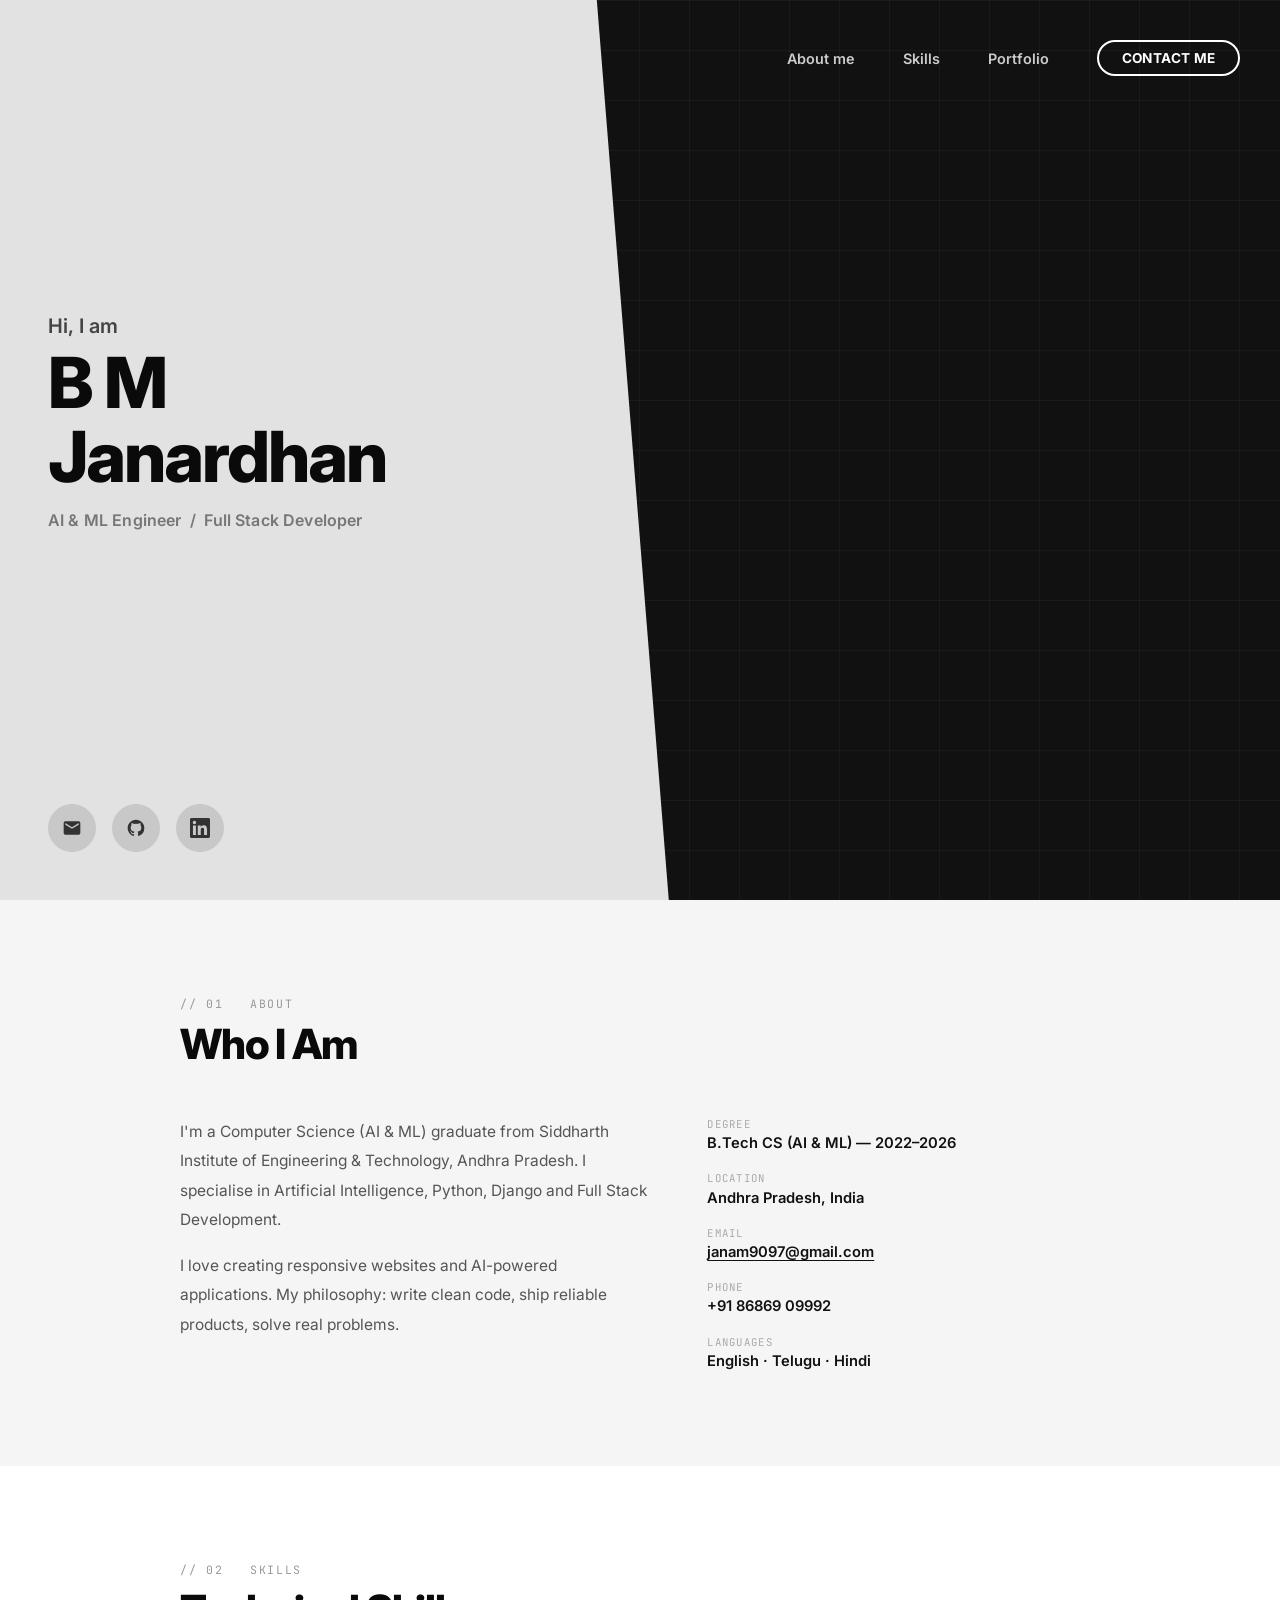
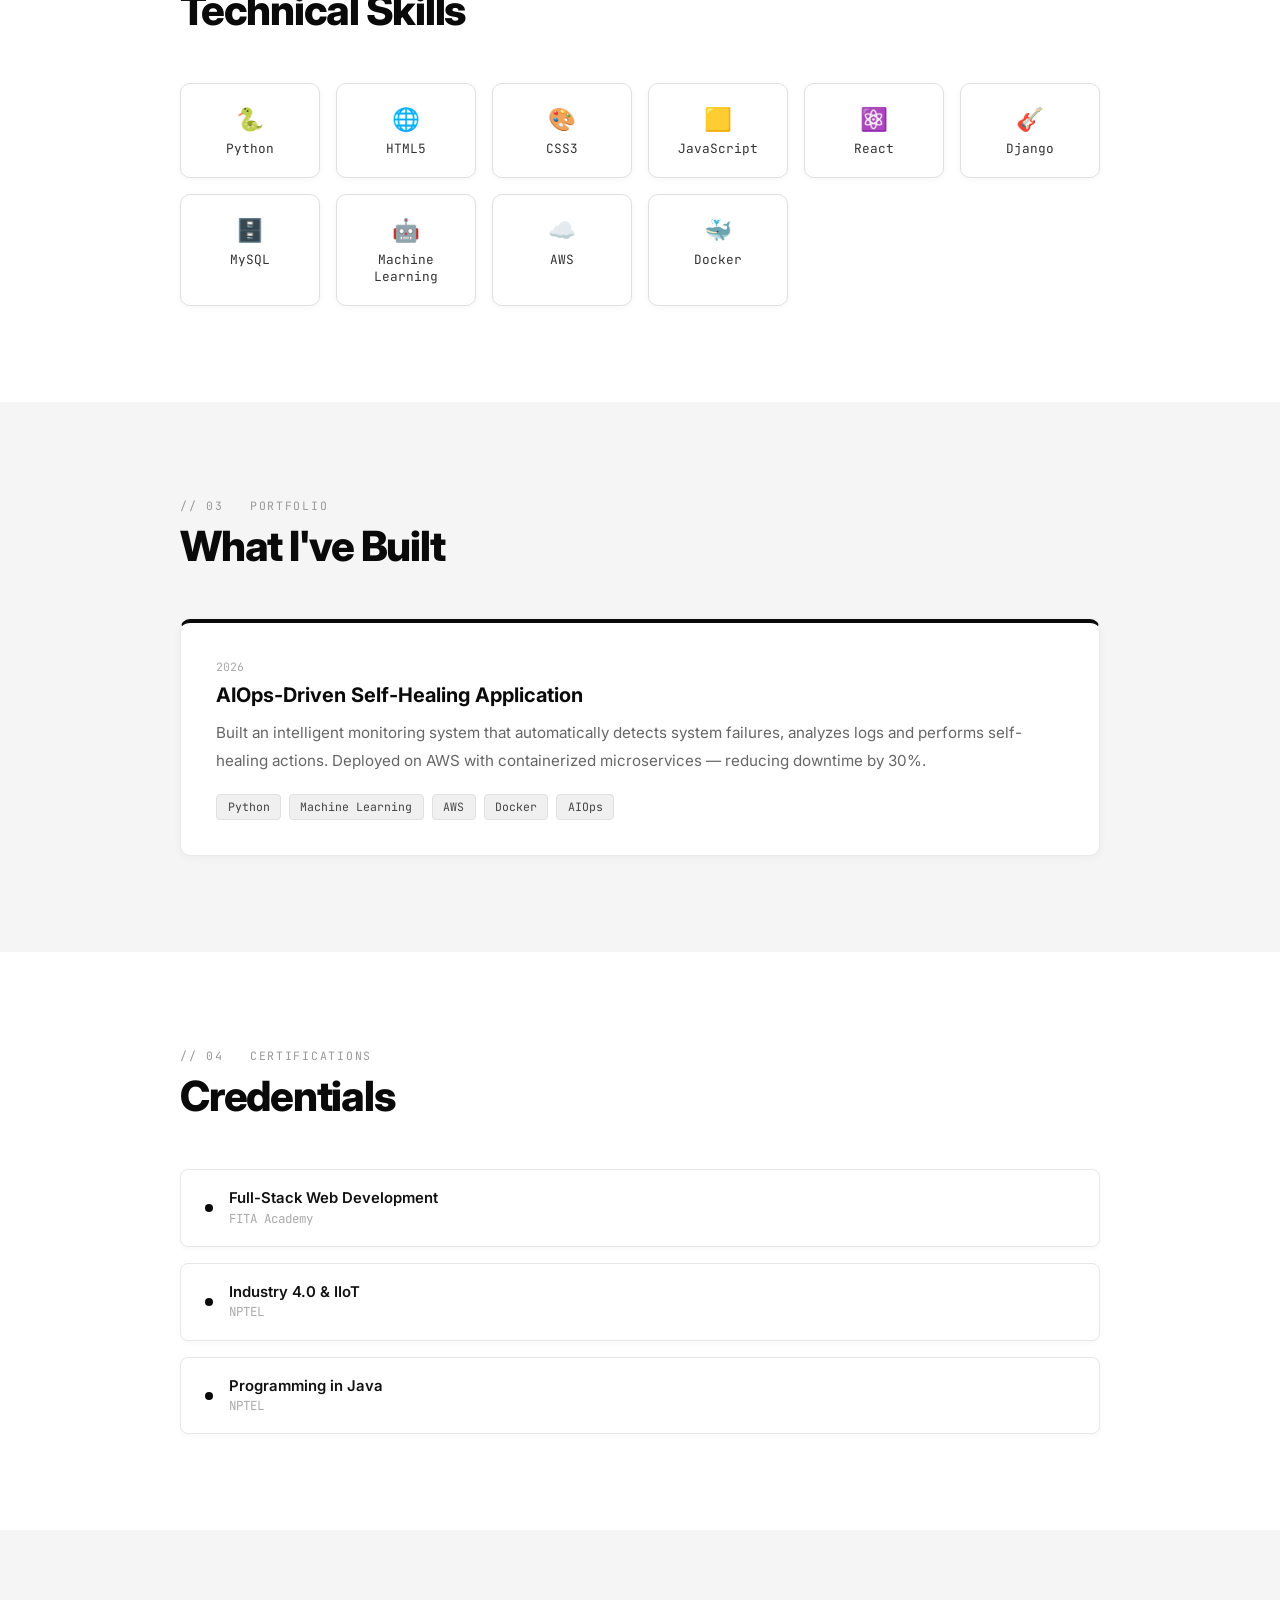
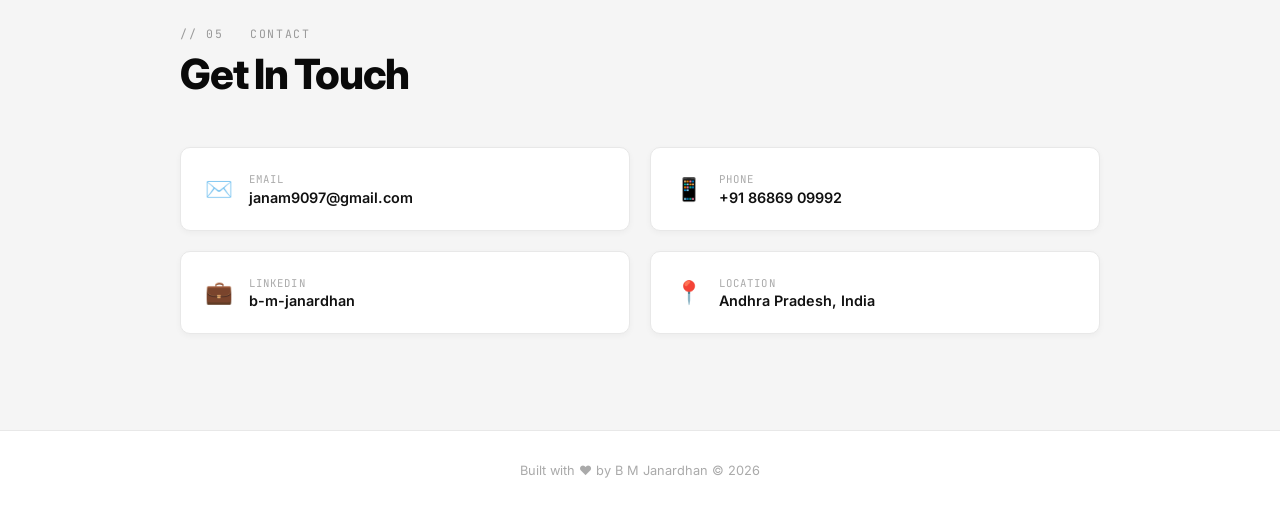
==== portfolio/index.html @ 58111b2a "Add files via upload" ====
<!DOCTYPE html>
<html lang="en">
<head>
  <meta charset="UTF-8"/>
  <meta name="viewport" content="width=device-width, initial-scale=1.0"/>
  <title>B M Janardhan | Portfolio</title>
  <link rel="stylesheet" href="style.css"/>
  <link href="https://fonts.googleapis.com/css2?family=Inter:wght@300;400;500;600;700;800;900&family=JetBrains+Mono:wght@400;600&display=swap" rel="stylesheet"/>
</head>
<body>

  <!-- ── HERO ── -->
  <section id="hero">

    <!-- LEFT -->
    <div class="hero-left">

      <!-- Main text -->
      <div class="hero-body">
        <p class="hero-greeting">Hi, I am</p>
        <h1 class="hero-name">B M<br>Janardhan</h1>
        <p class="hero-role">AI & ML Engineer &nbsp;/&nbsp; Full Stack Developer</p>
      </div>

      <!-- Socials -->
      <div class="hero-socials">
        <a class="social-btn" href="mailto:janam9097@gmail.com" title="Email">
          <svg viewBox="0 0 24 24"><path d="M20 4H4a2 2 0 00-2 2v12a2 2 0 002 2h16a2 2 0 002-2V6a2 2 0 00-2-2zm0 4l-8 5-8-5V6l8 5 8-5v2z"/></svg>
        </a>
        <a class="social-btn" href="https://github.com" target="_blank" title="GitHub">
          <svg viewBox="0 0 24 24"><path d="M12 2C6.477 2 2 6.484 2 12.017c0 4.425 2.865 8.18 6.839 9.504.5.092.682-.217.682-.483 0-.237-.008-.868-.013-1.703-2.782.605-3.369-1.343-3.369-1.343-.454-1.158-1.11-1.466-1.11-1.466-.908-.62.069-.608.069-.608 1.003.07 1.531 1.032 1.531 1.032.892 1.53 2.341 1.088 2.91.832.092-.647.35-1.088.636-1.338-2.22-.253-4.555-1.113-4.555-4.951 0-1.093.39-1.988 1.029-2.688-.103-.253-.446-1.272.098-2.65 0 0 .84-.27 2.75 1.026A9.564 9.564 0 0112 6.844c.85.004 1.705.115 2.504.337 1.909-1.296 2.747-1.027 2.747-1.027.546 1.379.202 2.398.1 2.651.64.7 1.028 1.595 1.028 2.688 0 3.848-2.339 4.695-4.566 4.943.359.309.678.92.678 1.855 0 1.338-.012 2.419-.012 2.747 0 .268.18.58.688.482A10.019 10.019 0 0022 12.017C22 6.484 17.522 2 12 2z"/></svg>
        </a>
        <a class="social-btn" href="https://linkedin.com/in/b-m-janardhan-9b8919304" target="_blank" title="LinkedIn">
          <svg viewBox="0 0 24 24"><path d="M20.447 20.452h-3.554v-5.569c0-1.328-.027-3.037-1.852-3.037-1.853 0-2.136 1.445-2.136 2.939v5.667H9.351V9h3.414v1.561h.046c.477-.9 1.637-1.85 3.37-1.85 3.601 0 4.267 2.37 4.267 5.455v6.286zM5.337 7.433a2.062 2.062 0 01-2.063-2.065 2.064 2.064 0 112.063 2.065zm1.782 13.019H3.555V9h3.564v11.452zM22.225 0H1.771C.792 0 0 .774 0 1.729v20.542C0 23.227.792 24 1.771 24h20.451C23.2 24 24 23.227 24 22.271V1.729C24 .774 23.2 0 22.222 0h.003z"/></svg>
        </a>
      </div>

    </div>

    <!-- RIGHT -->
    <div class="hero-right">

      <!-- Nav -->
      <nav class="hero-nav">
        <a href="#about">About me</a>
        <a href="#skills">Skills</a>
        <a href="#projects">Portfolio</a>
        <a href="#contact" class="nav-contact">CONTACT ME</a>
      </nav>

    </div>

  </section>

  <!-- ── ABOUT ── -->
  <section id="about">
    <div class="section-inner">
      <div class="section-label">// 01 &nbsp; About</div>
      <h2 class="section-title">Who I Am</h2>
      <div class="about-grid">
        <div class="about-text">
          <p>I'm a Computer Science (AI & ML) graduate from Siddharth Institute of Engineering & Technology, Andhra Pradesh. I specialise in Artificial Intelligence, Python, Django and Full Stack Development.</p>
          <p>I love creating responsive websites and AI-powered applications. My philosophy: write clean code, ship reliable products, solve real problems.</p>
        </div>
        <div class="about-meta">
          <div class="meta-item"><span class="meta-label">Degree</span><span class="meta-value">B.Tech CS (AI & ML) — 2022–2026</span></div>
          <div class="meta-item"><span class="meta-label">Location</span><span class="meta-value">Andhra Pradesh, India</span></div>
          <div class="meta-item"><span class="meta-label">Email</span><span class="meta-value"><a href="mailto:janam9097@gmail.com">janam9097@gmail.com</a></span></div>
          <div class="meta-item"><span class="meta-label">Phone</span><span class="meta-value">+91 86869 09992</span></div>
          <div class="meta-item"><span class="meta-label">Languages</span><span class="meta-value">English · Telugu · Hindi</span></div>
        </div>
      </div>
    </div>
  </section>

  <!-- ── SKILLS ── -->
  <section id="skills">
    <div class="section-inner">
      <div class="section-label">// 02 &nbsp; Skills</div>
      <h2 class="section-title">Technical Skills</h2>
      <div class="skills-grid">
        <div class="skill-chip"><span class="skill-icon">🐍</span>Python</div>
        <div class="skill-chip"><span class="skill-icon">🌐</span>HTML5</div>
        <div class="skill-chip"><span class="skill-icon">🎨</span>CSS3</div>
        <div class="skill-chip"><span class="skill-icon">🟨</span>JavaScript</div>
        <div class="skill-chip"><span class="skill-icon">⚛️</span>React</div>
        <div class="skill-chip"><span class="skill-icon">🎸</span>Django</div>
        <div class="skill-chip"><span class="skill-icon">🗄️</span>MySQL</div>
        <div class="skill-chip"><span class="skill-icon">🤖</span>Machine Learning</div>
        <div class="skill-chip"><span class="skill-icon">☁️</span>AWS</div>
        <div class="skill-chip"><span class="skill-icon">🐳</span>Docker</div>
      </div>
    </div>
  </section>

  <!-- ── PROJECTS ── -->
  <section id="projects">
    <div class="section-inner">
      <div class="section-label">// 03 &nbsp; Portfolio</div>
      <h2 class="section-title">What I've Built</h2>
      <div class="project-card">
        <div class="project-year">2026</div>
        <h3 class="project-title">AIOps-Driven Self-Healing Application</h3>
        <p class="project-desc">Built an intelligent monitoring system that automatically detects system failures, analyzes logs and performs self-healing actions. Deployed on AWS with containerized microservices — reducing downtime by 30%.</p>
        <div class="project-tags">
          <span class="tag">Python</span>
          <span class="tag">Machine Learning</span>
          <span class="tag">AWS</span>
          <span class="tag">Docker</span>
          <span class="tag">AIOps</span>
        </div>
      </div>
    </div>
  </section>

  <!-- ── CERTIFICATES ── -->
  <section id="certs">
    <div class="section-inner">
      <div class="section-label">// 04 &nbsp; Certifications</div>
      <h2 class="section-title">Credentials</h2>
      <div class="certs-list">
        <div class="cert-item"><div class="cert-dot"></div><div><div class="cert-name">Full-Stack Web Development</div><div class="cert-org">FITA Academy</div></div></div>
        <div class="cert-item"><div class="cert-dot"></div><div><div class="cert-name">Industry 4.0 & IIoT</div><div class="cert-org">NPTEL</div></div></div>
        <div class="cert-item"><div class="cert-dot"></div><div><div class="cert-name">Programming in Java</div><div class="cert-org">NPTEL</div></div></div>
      </div>
    </div>
  </section>

  <!-- ── CONTACT ── -->
  <section id="contact">
    <div class="section-inner">
      <div class="section-label">// 05 &nbsp; Contact</div>
      <h2 class="section-title">Get In Touch</h2>
      <div class="contact-grid">
        <a class="contact-card" href="mailto:janam9097@gmail.com">
          <div class="contact-icon">✉️</div>
          <div><div class="contact-label">Email</div><div class="contact-value">janam9097@gmail.com</div></div>
        </a>
        <a class="contact-card" href="tel:+918686909992">
          <div class="contact-icon">📱</div>
          <div><div class="contact-label">Phone</div><div class="contact-value">+91 86869 09992</div></div>
        </a>
        <a class="contact-card" href="https://linkedin.com/in/b-m-janardhan-9b8919304" target="_blank">
          <div class="contact-icon">💼</div>
          <div><div class="contact-label">LinkedIn</div><div class="contact-value">b-m-janardhan</div></div>
        </a>
        <div class="contact-card">
          <div class="contact-icon">📍</div>
          <div><div class="contact-label">Location</div><div class="contact-value">Andhra Pradesh, India</div></div>
        </div>
      </div>
    </div>
  </section>

  <!-- ── FOOTER ── -->
  <footer id="footer"></footer>

  <script src="script.js"></script>
</body>
</html>
---- portfolio/style.css ----
/* ── RESET & BASE ── */
*, *::before, *::after {
  box-sizing: border-box;
  margin: 0;
  padding: 0;
}

html { scroll-behavior: smooth; }

body {
  font-family: 'Inter', sans-serif;
  background: #e8e8e8;
  color: #0a0a0a;
  overflow-x: hidden;
}

/* ══════════════════════════════
   HERO — SPLIT SCREEN
══════════════════════════════ */
#hero {
  width: 100vw;
  min-height: 100vh;
  display: flex;
  position: relative;
  overflow: hidden;
}

/* LEFT — light grey */
.hero-left {
  width: 46%;
  background: #e2e2e2;
  display: flex;
  flex-direction: column;
  justify-content: space-between;
  padding: 2.5rem 3rem 3rem;
  position: relative;
  z-index: 2;
}

/* Diagonal edge */
.hero-left::after {
  content: '';
  position: absolute;
  top: 0; right: -80px;
  width: 120px;
  height: 100%;
  background: #e2e2e2;
  clip-path: polygon(0 0, 40% 0, 100% 100%, 0 100%);
  z-index: 3;
}

/* RIGHT — dark */
.hero-right {
  flex: 1;
  background: #111;
  display: flex;
  align-items: center;
  justify-content: center;
  position: relative;
  overflow: hidden;
}

/* ── NAV (inside right panel) ── */
.hero-nav {
  position: absolute;
  top: 2.5rem;
  left: 0; right: 2.5rem;
  display: flex;
  justify-content: flex-end;
  align-items: center;
  gap: 3rem;
  z-index: 10;
  padding-left: 5rem;
}

.hero-nav a {
  color: #ccc;
  text-decoration: none;
  font-size: 0.9rem;
  font-weight: 600;
  transition: color 0.2s;
}

.hero-nav a:hover { color: #fff; }

.hero-nav a.active { color: #fff; }

.hero-nav .nav-contact {
  background: transparent;
  border: 2px solid #fff;
  color: #fff;
  padding: 0.5rem 1.4rem;
  border-radius: 999px;
  font-weight: 700;
  font-size: 0.85rem;
  letter-spacing: 0.03em;
  transition: background 0.2s, color 0.2s;
}

.hero-nav .nav-contact:hover {
  background: #fff;
  color: #111;
}

/* ── HERO TEXT ── */
.hero-body {
  flex: 1;
  display: flex;
  flex-direction: column;
  justify-content: center;
  padding: 2rem 0;
}

.hero-greeting {
  font-size: 1.25rem;
  font-weight: 600;
  color: #444;
  margin-bottom: 0.5rem;
}

.hero-name {
  font-size: clamp(3rem, 5.5vw, 5rem);
  font-weight: 800;
  color: #0a0a0a;
  line-height: 1.05;
  letter-spacing: -0.03em;
  margin-bottom: 1rem;
}

.hero-role {
  font-size: 1rem;
  font-weight: 600;
  color: #777;
  letter-spacing: 0.01em;
}

/* ── SOCIAL BUTTONS ── */
.hero-socials {
  display: flex;
  gap: 1rem;
}

.social-btn {
  width: 48px;
  height: 48px;
  border-radius: 50%;
  background: #c8c8c8;
  display: flex;
  align-items: center;
  justify-content: center;
  text-decoration: none;
  transition: background 0.2s, transform 0.2s;
}

.social-btn:hover {
  background: #0a0a0a;
  transform: translateY(-3px);
}

.social-btn svg {
  width: 20px;
  height: 20px;
  fill: #333;
  transition: fill 0.2s;
}

.social-btn:hover svg { fill: #fff; }

/* ── HERO RIGHT — decorative grid ── */
.hero-right::before {
  content: '';
  position: absolute;
  inset: 0;
  background-image:
    linear-gradient(rgba(255,255,255,0.04) 1px, transparent 1px),
    linear-gradient(90deg, rgba(255,255,255,0.04) 1px, transparent 1px);
  background-size: 50px 50px;
  pointer-events: none;
}

/* ══════════════════════════════
   SECTIONS
══════════════════════════════ */
section:not(#hero) {
  padding: 6rem 8%;
  background: #fff;
}

section:nth-of-type(even):not(#hero) {
  background: #f5f5f5;
}

.section-inner {
  max-width: 920px;
  margin: 0 auto;
}

.section-label {
  font-family: 'JetBrains Mono', monospace;
  font-size: 0.72rem;
  color: #999;
  letter-spacing: 0.15em;
  text-transform: uppercase;
  margin-bottom: 0.5rem;
}

.section-title {
  font-size: clamp(1.8rem, 4vw, 2.6rem);
  font-weight: 800;
  letter-spacing: -0.03em;
  color: #0a0a0a;
  margin-bottom: 3rem;
}

/* ── ABOUT ── */
.about-grid {
  display: grid;
  grid-template-columns: 1.2fr 1fr;
  gap: 3.5rem;
}

.about-text p {
  color: #555;
  line-height: 1.9;
  margin-bottom: 1rem;
  font-size: 0.97rem;
}

.about-meta {
  display: flex;
  flex-direction: column;
  gap: 1.2rem;
}

.meta-item {
  display: flex;
  flex-direction: column;
  gap: 0.2rem;
}

.meta-label {
  font-family: 'JetBrains Mono', monospace;
  font-size: 0.67rem;
  color: #aaa;
  letter-spacing: 0.12em;
  text-transform: uppercase;
}

.meta-value {
  color: #111;
  font-weight: 600;
  font-size: 0.92rem;
}

.meta-value a {
  color: #111;
  text-decoration: underline;
  text-underline-offset: 3px;
}

/* ── SKILLS ── */
.skills-grid {
  display: grid;
  grid-template-columns: repeat(auto-fill, minmax(130px, 1fr));
  gap: 1rem;
}

.skill-chip {
  background: #fff;
  border: 1.5px solid #e0e0e0;
  border-radius: 10px;
  padding: 1.25rem 1rem;
  text-align: center;
  font-family: 'JetBrains Mono', monospace;
  font-size: 0.8rem;
  color: #333;
  transition: all 0.25s;
  cursor: default;
  display: flex;
  flex-direction: column;
  align-items: center;
  gap: 0.4rem;
  box-shadow: 0 2px 6px rgba(0,0,0,0.04);
}

.skill-chip:hover {
  background: #0a0a0a;
  color: #fff;
  border-color: #0a0a0a;
  transform: translateY(-4px);
  box-shadow: 0 10px 24px rgba(0,0,0,0.12);
}

.skill-icon { font-size: 1.4rem; }

/* ── PROJECTS ── */
.project-card {
  background: #fff;
  border: 1.5px solid #e8e8e8;
  border-top: 4px solid #0a0a0a;
  border-radius: 10px;
  padding: 2.2rem;
  transition: transform 0.2s, box-shadow 0.2s;
  box-shadow: 0 2px 8px rgba(0,0,0,0.04);
}

.project-card:hover {
  transform: translateY(-5px);
  box-shadow: 0 16px 40px rgba(0,0,0,0.1);
}

.project-year {
  font-family: 'JetBrains Mono', monospace;
  font-size: 0.72rem;
  color: #aaa;
  margin-bottom: 0.6rem;
}

.project-title {
  font-size: 1.25rem;
  font-weight: 700;
  color: #0a0a0a;
  margin-bottom: 0.75rem;
}

.project-desc {
  color: #666;
  font-size: 0.95rem;
  line-height: 1.8;
  margin-bottom: 1.25rem;
}

.project-tags { display: flex; flex-wrap: wrap; gap: 0.5rem; }

.tag {
  background: #f0f0f0;
  border: 1px solid #e0e0e0;
  color: #444;
  font-family: 'JetBrains Mono', monospace;
  font-size: 0.72rem;
  padding: 0.28rem 0.65rem;
  border-radius: 4px;
}

/* ── CERTS ── */
.certs-list {
  display: flex;
  flex-direction: column;
  gap: 1rem;
}

.cert-item {
  background: #fff;
  border: 1.5px solid #e8e8e8;
  border-radius: 8px;
  padding: 1.2rem 1.5rem;
  display: flex;
  align-items: center;
  gap: 1rem;
  transition: border-color 0.2s, transform 0.2s;
  box-shadow: 0 2px 6px rgba(0,0,0,0.03);
}

.cert-item:hover {
  border-color: #0a0a0a;
  transform: translateX(4px);
}

.cert-dot {
  width: 8px;
  height: 8px;
  border-radius: 50%;
  background: #0a0a0a;
  flex-shrink: 0;
}

.cert-name { font-weight: 600; font-size: 0.93rem; color: #111; }

.cert-org {
  font-size: 0.78rem;
  color: #aaa;
  margin-top: 0.15rem;
  font-family: 'JetBrains Mono', monospace;
}

/* ── CONTACT ── */
.contact-grid {
  display: grid;
  grid-template-columns: 1fr 1fr;
  gap: 1.25rem;
}

.contact-card {
  background: #fff;
  border: 1.5px solid #e8e8e8;
  border-radius: 10px;
  padding: 1.5rem;
  display: flex;
  align-items: center;
  gap: 1rem;
  text-decoration: none;
  transition: border-color 0.2s, transform 0.2s, box-shadow 0.2s;
  box-shadow: 0 2px 6px rgba(0,0,0,0.04);
  cursor: pointer;
}

.contact-card:hover {
  border-color: #0a0a0a;
  transform: translateY(-3px);
  box-shadow: 0 10px 28px rgba(0,0,0,0.09);
}

.contact-icon { font-size: 1.4rem; }

.contact-label {
  font-family: 'JetBrains Mono', monospace;
  font-size: 0.67rem;
  color: #aaa;
  letter-spacing: 0.1em;
  text-transform: uppercase;
}

.contact-value {
  color: #111;
  font-weight: 600;
  font-size: 0.9rem;
  margin-top: 0.15rem;
}

/* ── FOOTER ── */
footer {
  text-align: center;
  padding: 2rem;
  color: #aaa;
  font-size: 0.8rem;
  border-top: 1px solid #e8e8e8;
  background: #fff;
}

/* ── RESPONSIVE ── */
@media (max-width: 768px) {
  #hero { flex-direction: column; }
  .hero-left { width: 100%; min-height: 60vh; }
  .hero-left::after { display: none; }
  .hero-right { min-height: 50vh; }
  .hero-nav { position: static; padding: 1rem; justify-content: center; gap: 1.5rem; }
  .about-grid { grid-template-columns: 1fr; }
  .contact-grid { grid-template-columns: 1fr; }
}
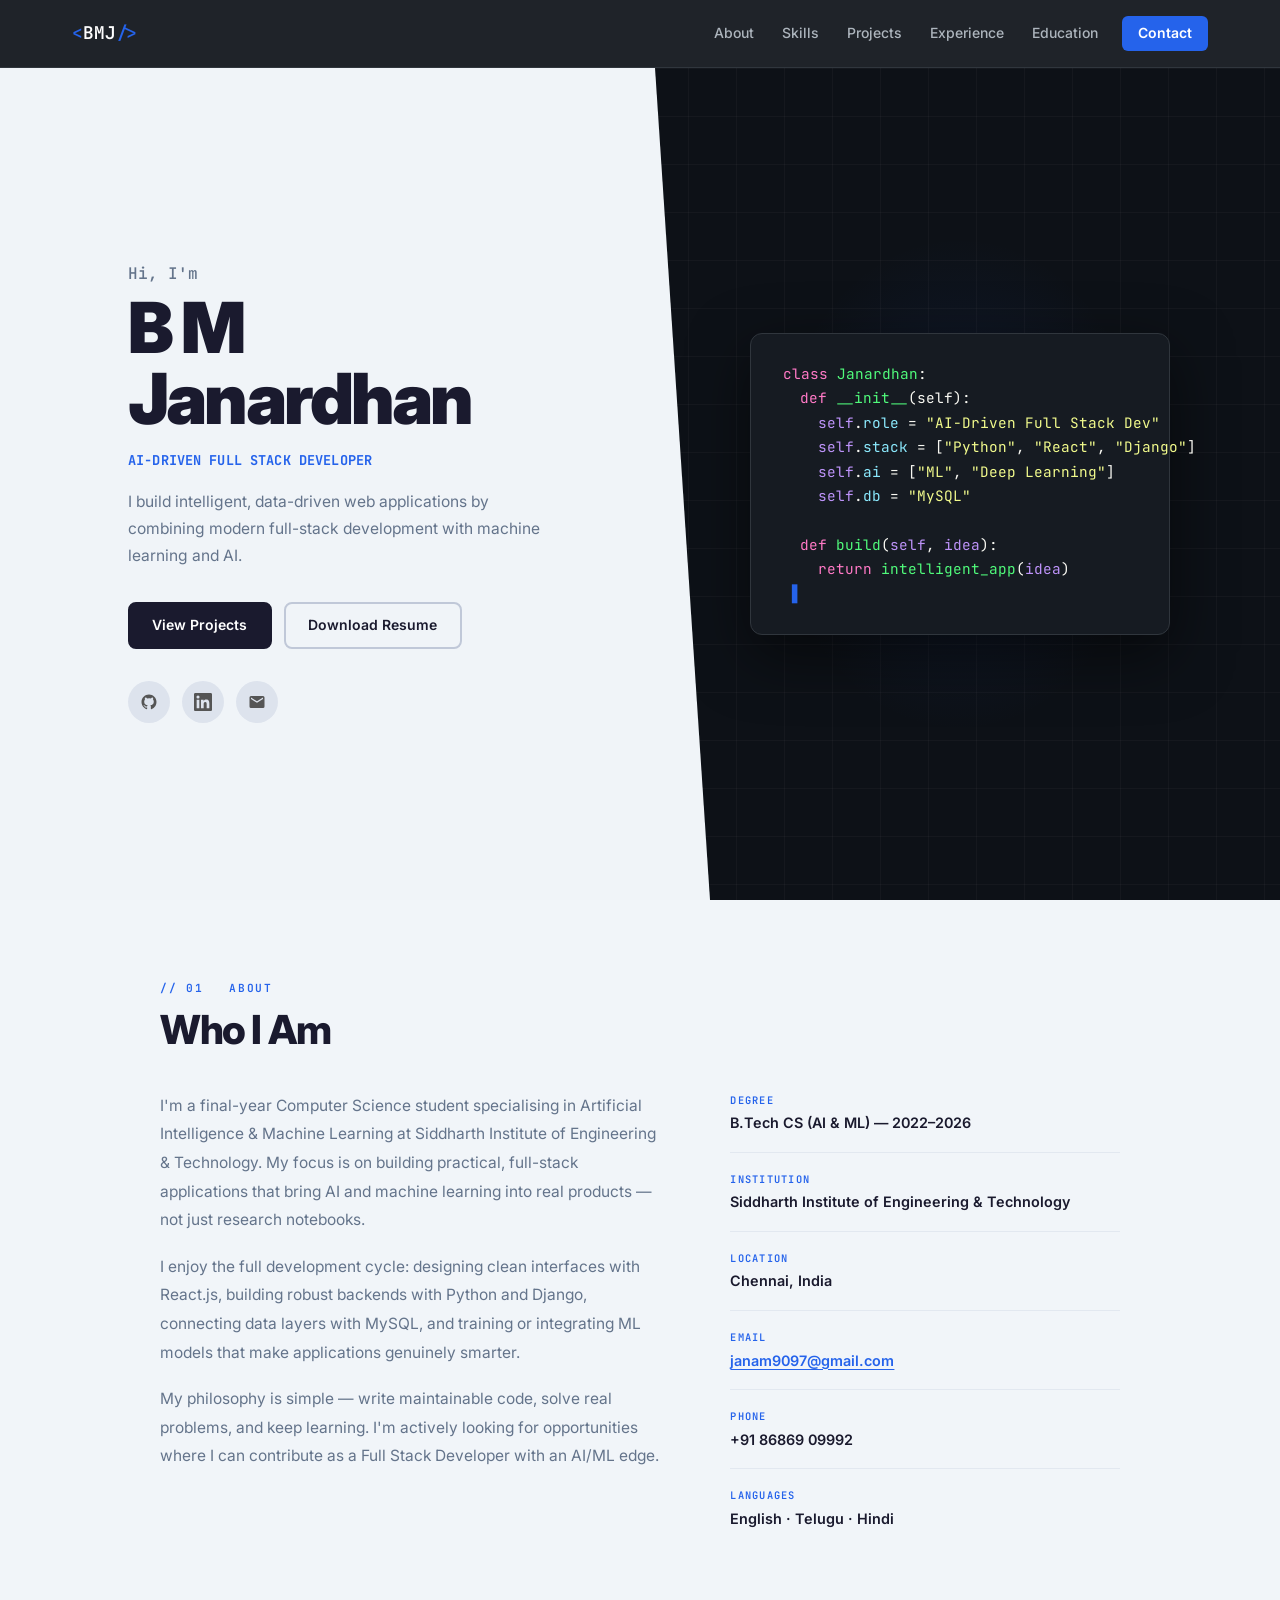
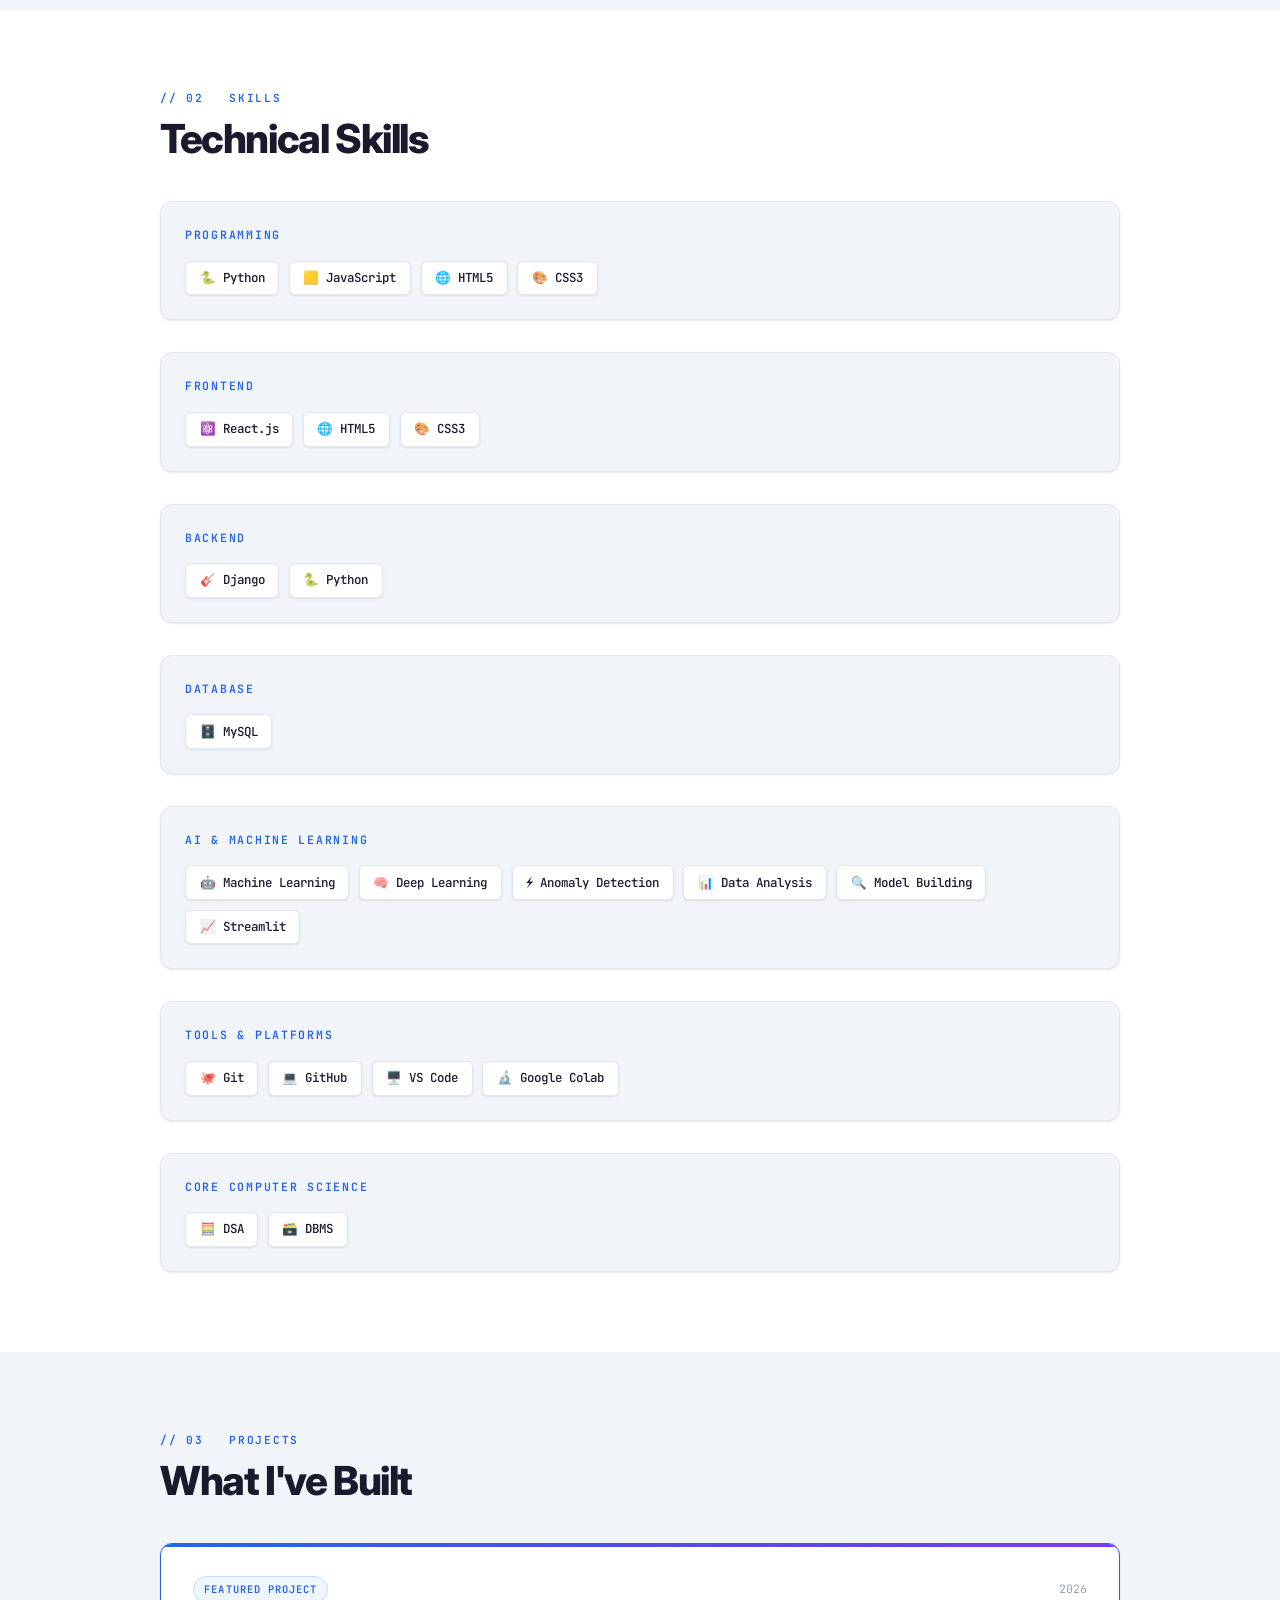
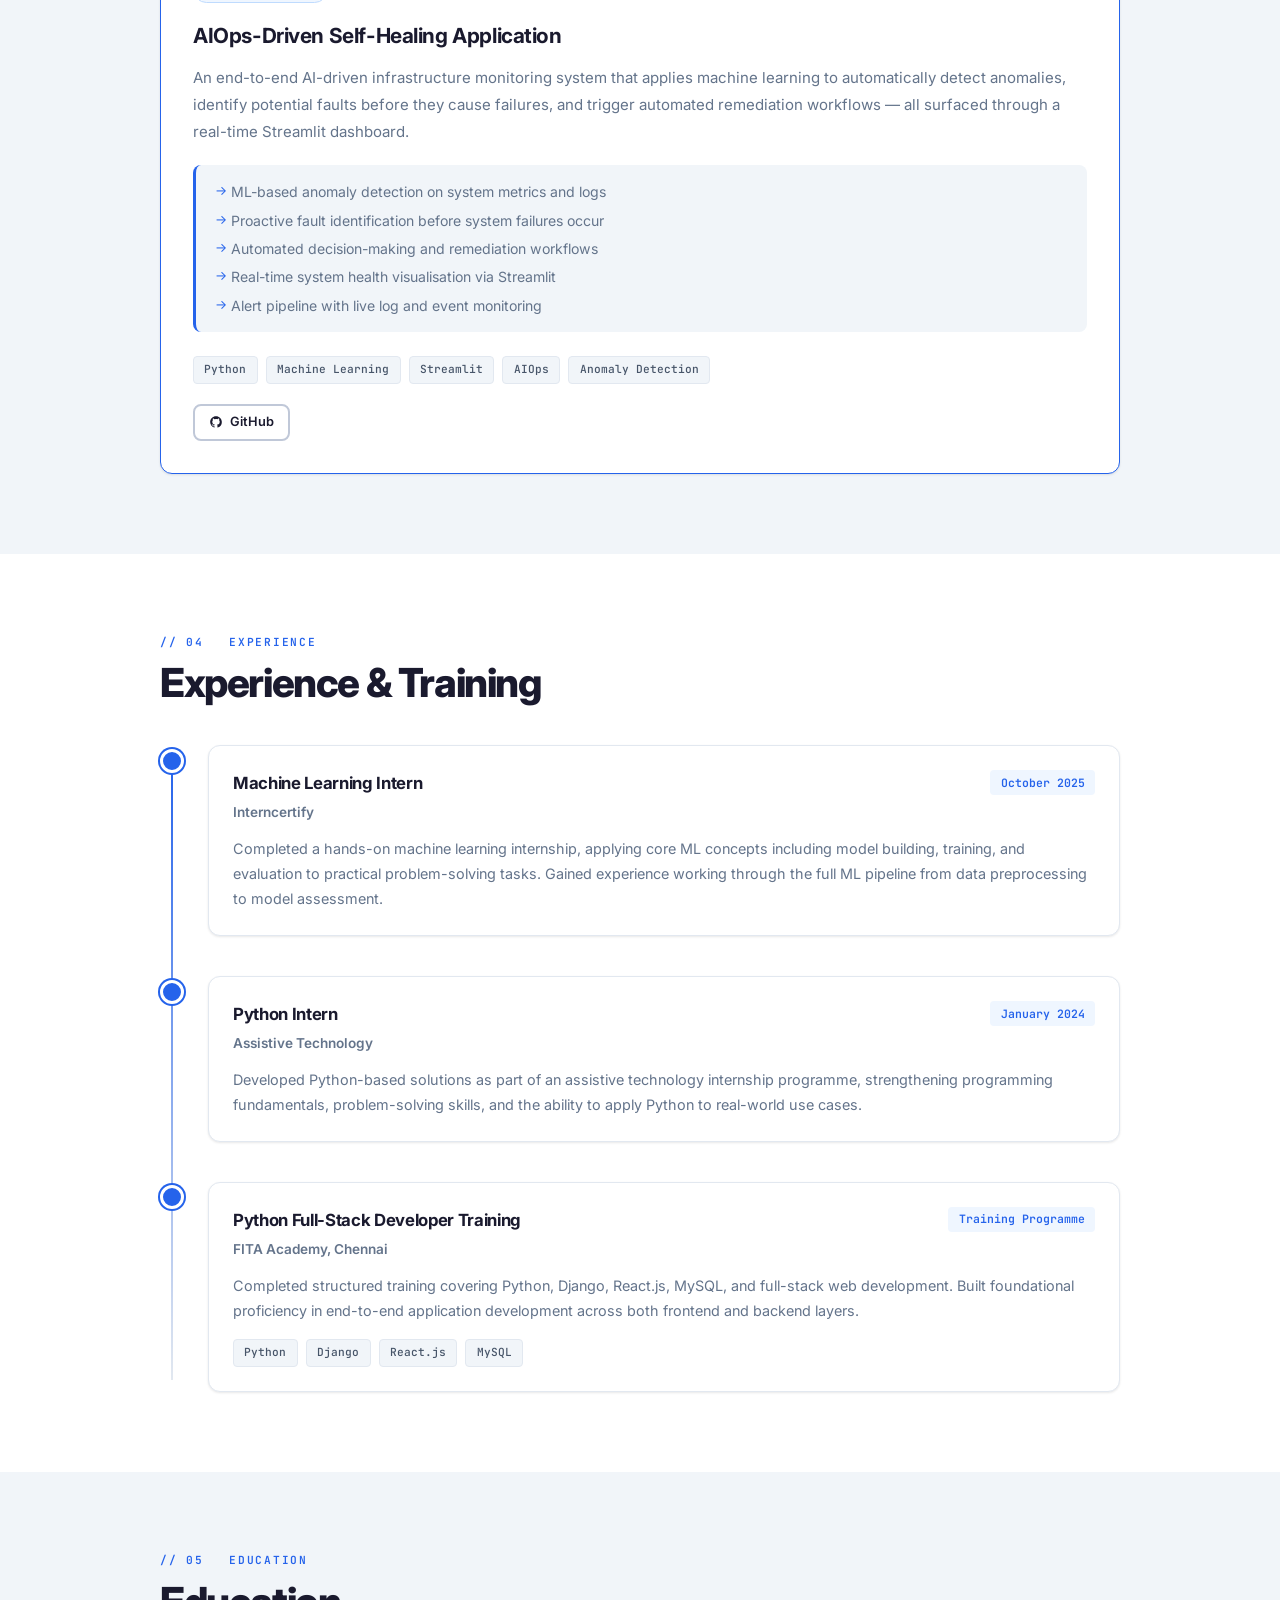
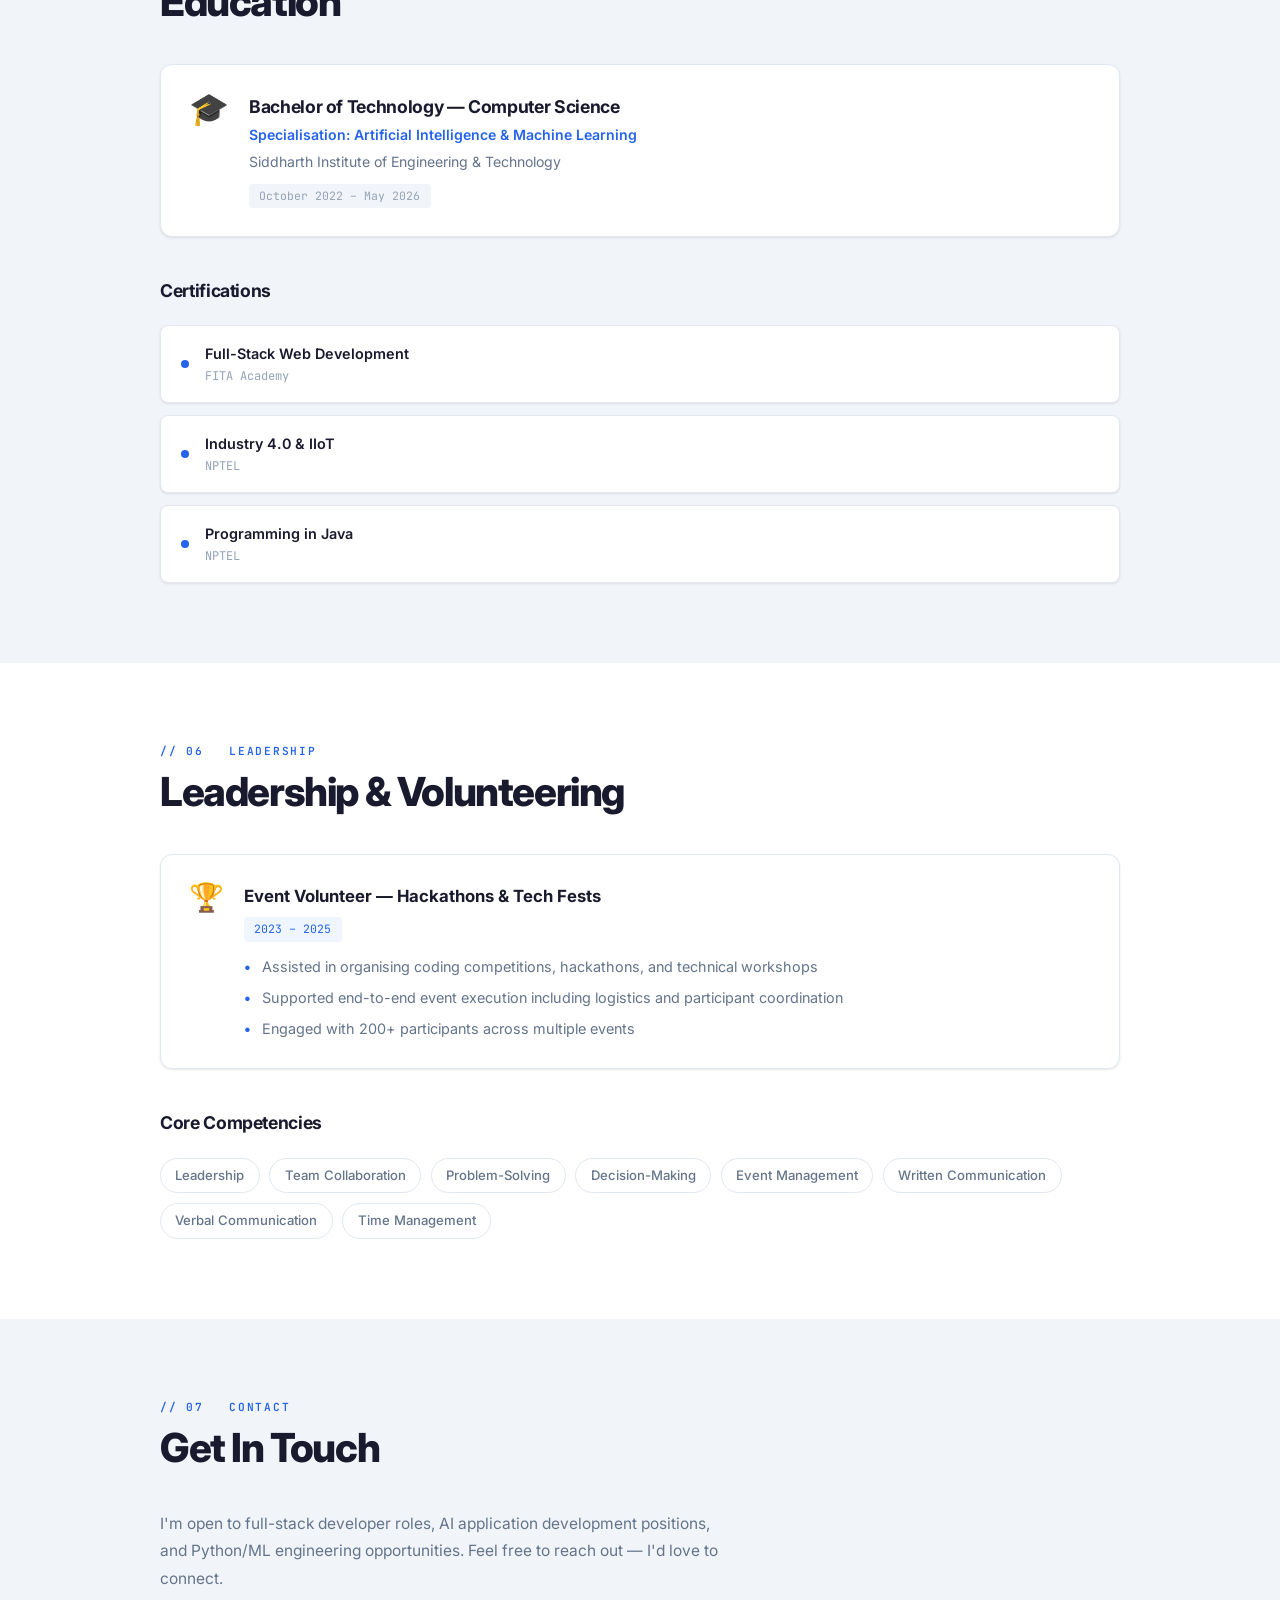
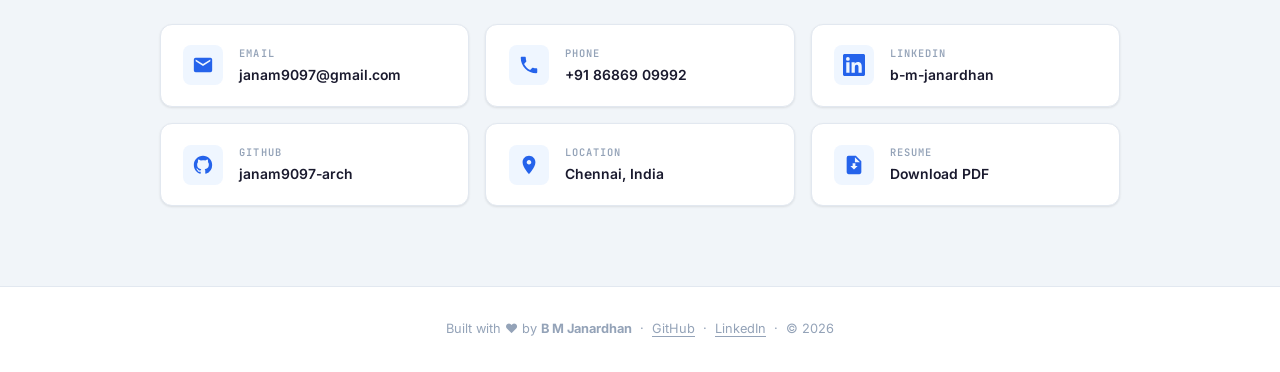
==== commit c2e872df: "Upgrade: AI-Driven Full Stack Developer portfolio redesign" ====
--- a/portfolio/index.html
+++ b/portfolio/index.html
@@ -1,160 +1,437 @@
-<!DOCTYPE html>
-<html lang="en">
-<head>
-  <meta charset="UTF-8"/>
-  <meta name="viewport" content="width=device-width, initial-scale=1.0"/>
-  <title>B M Janardhan | Portfolio</title>
-  <link rel="stylesheet" href="style.css"/>
-  <link href="https://fonts.googleapis.com/css2?family=Inter:wght@300;400;500;600;700;800;900&family=JetBrains+Mono:wght@400;600&display=swap" rel="stylesheet"/>
-</head>
-<body>
-
-  <!-- ── HERO ── -->
-  <section id="hero">
-
-    <!-- LEFT -->
-    <div class="hero-left">
-
-      <!-- Main text -->
-      <div class="hero-body">
-        <p class="hero-greeting">Hi, I am</p>
-        <h1 class="hero-name">B M<br>Janardhan</h1>
-        <p class="hero-role">AI & ML Engineer &nbsp;/&nbsp; Full Stack Developer</p>
-      </div>
-
-      <!-- Socials -->
-      <div class="hero-socials">
-        <a class="social-btn" href="mailto:janam9097@gmail.com" title="Email">
-          <svg viewBox="0 0 24 24"><path d="M20 4H4a2 2 0 00-2 2v12a2 2 0 002 2h16a2 2 0 002-2V6a2 2 0 00-2-2zm0 4l-8 5-8-5V6l8 5 8-5v2z"/></svg>
-        </a>
-        <a class="social-btn" href="https://github.com" target="_blank" title="GitHub">
-          <svg viewBox="0 0 24 24"><path d="M12 2C6.477 2 2 6.484 2 12.017c0 4.425 2.865 8.18 6.839 9.504.5.092.682-.217.682-.483 0-.237-.008-.868-.013-1.703-2.782.605-3.369-1.343-3.369-1.343-.454-1.158-1.11-1.466-1.11-1.466-.908-.62.069-.608.069-.608 1.003.07 1.531 1.032 1.531 1.032.892 1.53 2.341 1.088 2.91.832.092-.647.35-1.088.636-1.338-2.22-.253-4.555-1.113-4.555-4.951 0-1.093.39-1.988 1.029-2.688-.103-.253-.446-1.272.098-2.65 0 0 .84-.27 2.75 1.026A9.564 9.564 0 0112 6.844c.85.004 1.705.115 2.504.337 1.909-1.296 2.747-1.027 2.747-1.027.546 1.379.202 2.398.1 2.651.64.7 1.028 1.595 1.028 2.688 0 3.848-2.339 4.695-4.566 4.943.359.309.678.92.678 1.855 0 1.338-.012 2.419-.012 2.747 0 .268.18.58.688.482A10.019 10.019 0 0022 12.017C22 6.484 17.522 2 12 2z"/></svg>
-        </a>
-        <a class="social-btn" href="https://linkedin.com/in/b-m-janardhan-9b8919304" target="_blank" title="LinkedIn">
-          <svg viewBox="0 0 24 24"><path d="M20.447 20.452h-3.554v-5.569c0-1.328-.027-3.037-1.852-3.037-1.853 0-2.136 1.445-2.136 2.939v5.667H9.351V9h3.414v1.561h.046c.477-.9 1.637-1.85 3.37-1.85 3.601 0 4.267 2.37 4.267 5.455v6.286zM5.337 7.433a2.062 2.062 0 01-2.063-2.065 2.064 2.064 0 112.063 2.065zm1.782 13.019H3.555V9h3.564v11.452zM22.225 0H1.771C.792 0 0 .774 0 1.729v20.542C0 23.227.792 24 1.771 24h20.451C23.2 24 24 23.227 24 22.271V1.729C24 .774 23.2 0 22.222 0h.003z"/></svg>
-        </a>
-      </div>
-
-    </div>
-
-    <!-- RIGHT -->
-    <div class="hero-right">
-
-      <!-- Nav -->
-      <nav class="hero-nav">
-        <a href="#about">About me</a>
-        <a href="#skills">Skills</a>
-        <a href="#projects">Portfolio</a>
-        <a href="#contact" class="nav-contact">CONTACT ME</a>
-      </nav>
-
-    </div>
-
-  </section>
-
-  <!-- ── ABOUT ── -->
-  <section id="about">
-    <div class="section-inner">
-      <div class="section-label">// 01 &nbsp; About</div>
-      <h2 class="section-title">Who I Am</h2>
-      <div class="about-grid">
-        <div class="about-text">
-          <p>I'm a Computer Science (AI & ML) graduate from Siddharth Institute of Engineering & Technology, Andhra Pradesh. I specialise in Artificial Intelligence, Python, Django and Full Stack Development.</p>
-          <p>I love creating responsive websites and AI-powered applications. My philosophy: write clean code, ship reliable products, solve real problems.</p>
-        </div>
-        <div class="about-meta">
-          <div class="meta-item"><span class="meta-label">Degree</span><span class="meta-value">B.Tech CS (AI & ML) — 2022–2026</span></div>
-          <div class="meta-item"><span class="meta-label">Location</span><span class="meta-value">Andhra Pradesh, India</span></div>
-          <div class="meta-item"><span class="meta-label">Email</span><span class="meta-value"><a href="mailto:janam9097@gmail.com">janam9097@gmail.com</a></span></div>
-          <div class="meta-item"><span class="meta-label">Phone</span><span class="meta-value">+91 86869 09992</span></div>
-          <div class="meta-item"><span class="meta-label">Languages</span><span class="meta-value">English · Telugu · Hindi</span></div>
-        </div>
-      </div>
-    </div>
-  </section>
-
-  <!-- ── SKILLS ── -->
-  <section id="skills">
-    <div class="section-inner">
-      <div class="section-label">// 02 &nbsp; Skills</div>
-      <h2 class="section-title">Technical Skills</h2>
-      <div class="skills-grid">
-        <div class="skill-chip"><span class="skill-icon">🐍</span>Python</div>
-        <div class="skill-chip"><span class="skill-icon">🌐</span>HTML5</div>
-        <div class="skill-chip"><span class="skill-icon">🎨</span>CSS3</div>
-        <div class="skill-chip"><span class="skill-icon">🟨</span>JavaScript</div>
-        <div class="skill-chip"><span class="skill-icon">⚛️</span>React</div>
-        <div class="skill-chip"><span class="skill-icon">🎸</span>Django</div>
-        <div class="skill-chip"><span class="skill-icon">🗄️</span>MySQL</div>
-        <div class="skill-chip"><span class="skill-icon">🤖</span>Machine Learning</div>
-        <div class="skill-chip"><span class="skill-icon">☁️</span>AWS</div>
-        <div class="skill-chip"><span class="skill-icon">🐳</span>Docker</div>
-      </div>
-    </div>
-  </section>
-
-  <!-- ── PROJECTS ── -->
-  <section id="projects">
-    <div class="section-inner">
-      <div class="section-label">// 03 &nbsp; Portfolio</div>
-      <h2 class="section-title">What I've Built</h2>
-      <div class="project-card">
-        <div class="project-year">2026</div>
-        <h3 class="project-title">AIOps-Driven Self-Healing Application</h3>
-        <p class="project-desc">Built an intelligent monitoring system that automatically detects system failures, analyzes logs and performs self-healing actions. Deployed on AWS with containerized microservices — reducing downtime by 30%.</p>
-        <div class="project-tags">
-          <span class="tag">Python</span>
-          <span class="tag">Machine Learning</span>
-          <span class="tag">AWS</span>
-          <span class="tag">Docker</span>
-          <span class="tag">AIOps</span>
-        </div>
-      </div>
-    </div>
-  </section>
-
-  <!-- ── CERTIFICATES ── -->
-  <section id="certs">
-    <div class="section-inner">
-      <div class="section-label">// 04 &nbsp; Certifications</div>
-      <h2 class="section-title">Credentials</h2>
-      <div class="certs-list">
-        <div class="cert-item"><div class="cert-dot"></div><div><div class="cert-name">Full-Stack Web Development</div><div class="cert-org">FITA Academy</div></div></div>
-        <div class="cert-item"><div class="cert-dot"></div><div><div class="cert-name">Industry 4.0 & IIoT</div><div class="cert-org">NPTEL</div></div></div>
-        <div class="cert-item"><div class="cert-dot"></div><div><div class="cert-name">Programming in Java</div><div class="cert-org">NPTEL</div></div></div>
-      </div>
-    </div>
-  </section>
-
-  <!-- ── CONTACT ── -->
-  <section id="contact">
-    <div class="section-inner">
-      <div class="section-label">// 05 &nbsp; Contact</div>
-      <h2 class="section-title">Get In Touch</h2>
-      <div class="contact-grid">
-        <a class="contact-card" href="mailto:janam9097@gmail.com">
-          <div class="contact-icon">✉️</div>
-          <div><div class="contact-label">Email</div><div class="contact-value">janam9097@gmail.com</div></div>
-        </a>
-        <a class="contact-card" href="tel:+918686909992">
-          <div class="contact-icon">📱</div>
-          <div><div class="contact-label">Phone</div><div class="contact-value">+91 86869 09992</div></div>
-        </a>
-        <a class="contact-card" href="https://linkedin.com/in/b-m-janardhan-9b8919304" target="_blank">
-          <div class="contact-icon">💼</div>
-          <div><div class="contact-label">LinkedIn</div><div class="contact-value">b-m-janardhan</div></div>
-        </a>
-        <div class="contact-card">
-          <div class="contact-icon">📍</div>
-          <div><div class="contact-label">Location</div><div class="contact-value">Andhra Pradesh, India</div></div>
-        </div>
-      </div>
-    </div>
-  </section>
-
-  <!-- ── FOOTER ── -->
-  <footer id="footer"></footer>
-
-  <script src="script.js"></script>
-</body>
+<!DOCTYPE html>
+<html lang="en">
+<head>
+  <meta charset="UTF-8"/>
+  <meta name="viewport" content="width=device-width, initial-scale=1.0"/>
+  <title>B M Janardhan | AI-Driven Full Stack Developer</title>
+  <meta name="description" content="AI-Driven Full Stack Developer specialising in Python, React.js, Django, Machine Learning, and AI-powered web applications. B M Janardhan — Chennai, India."/>
+  <meta name="author" content="B M Janardhan"/>
+  <meta property="og:title" content="B M Janardhan | AI-Driven Full Stack Developer"/>
+  <meta property="og:description" content="AI-Driven Full Stack Developer specialising in Python, React.js, Django, Machine Learning, and AI-powered web applications."/>
+  <meta property="og:type" content="website"/>
+  <meta property="og:url" content="https://janam9097-arch.github.io/portfolio/"/>
+  <meta name="robots" content="index, follow"/>
+  <link rel="stylesheet" href="style.css"/>
+  <link href="https://fonts.googleapis.com/css2?family=Inter:wght@300;400;500;600;700;800;900&family=JetBrains+Mono:wght@400;600&display=swap" rel="stylesheet"/>
+</head>
+<body>
+
+  <!-- ══ STICKY NAVBAR ══ -->
+  <header id="navbar" role="banner">
+    <div class="nav-inner">
+      <a href="#hero" class="nav-logo" aria-label="B M Janardhan — Home">
+        <span class="logo-bracket">&lt;</span>BMJ<span class="logo-bracket">/&gt;</span>
+      </a>
+      <nav class="nav-links" id="nav-links" aria-label="Primary navigation">
+        <a href="#about">About</a>
+        <a href="#skills">Skills</a>
+        <a href="#projects">Projects</a>
+        <a href="#experience">Experience</a>
+        <a href="#education">Education</a>
+        <a href="#contact" class="nav-cta">Contact</a>
+      </nav>
+      <button class="hamburger" id="hamburger" aria-label="Toggle navigation menu" aria-expanded="false" aria-controls="nav-links">
+        <span></span><span></span><span></span>
+      </button>
+    </div>
+  </header>
+
+  <!-- ══ HERO ══ -->
+  <section id="hero" aria-label="Introduction">
+    <div class="hero-left">
+      <div class="hero-body">
+        <p class="hero-greeting">Hi, I'm</p>
+        <h1 class="hero-name">B M<br/>Janardhan</h1>
+        <p class="hero-role">AI-Driven Full Stack Developer</p>
+        <p class="hero-sub">I build intelligent, data-driven web applications by combining modern full-stack development with machine learning and AI.</p>
+        <div class="hero-ctas">
+          <a href="#projects" class="btn btn-primary">View Projects</a>
+          <a href="./resume.pdf" class="btn btn-outline" download aria-label="Download Resume PDF">Download Resume</a>
+        </div>
+        <div class="hero-socials">
+          <a class="social-btn" href="https://github.com/janam9097-arch" target="_blank" rel="noopener noreferrer" aria-label="GitHub profile" title="GitHub">
+            <svg viewBox="0 0 24 24" aria-hidden="true"><path d="M12 2C6.477 2 2 6.484 2 12.017c0 4.425 2.865 8.18 6.839 9.504.5.092.682-.217.682-.483 0-.237-.008-.868-.013-1.703-2.782.605-3.369-1.343-3.369-1.343-.454-1.158-1.11-1.466-1.11-1.466-.908-.62.069-.608.069-.608 1.003.07 1.531 1.032 1.531 1.032.892 1.53 2.341 1.088 2.91.832.092-.647.35-1.088.636-1.338-2.22-.253-4.555-1.113-4.555-4.951 0-1.093.39-1.988 1.029-2.688-.103-.253-.446-1.272.098-2.65 0 0 .84-.27 2.75 1.026A9.564 9.564 0 0112 6.844c.85.004 1.705.115 2.504.337 1.909-1.296 2.747-1.027 2.747-1.027.546 1.379.202 2.398.1 2.651.64.7 1.028 1.595 1.028 2.688 0 3.848-2.339 4.695-4.566 4.943.359.309.678.92.678 1.855 0 1.338-.012 2.419-.012 2.747 0 .268.18.58.688.482A10.019 10.019 0 0022 12.017C22 6.484 17.522 2 12 2z"/></svg>
+          </a>
+          <a class="social-btn" href="https://linkedin.com/in/b-m-janardhan-9b8919304" target="_blank" rel="noopener noreferrer" aria-label="LinkedIn profile" title="LinkedIn">
+            <svg viewBox="0 0 24 24" aria-hidden="true"><path d="M20.447 20.452h-3.554v-5.569c0-1.328-.027-3.037-1.852-3.037-1.853 0-2.136 1.445-2.136 2.939v5.667H9.351V9h3.414v1.561h.046c.477-.9 1.637-1.85 3.37-1.85 3.601 0 4.267 2.37 4.267 5.455v6.286zM5.337 7.433a2.062 2.062 0 01-2.063-2.065 2.064 2.064 0 112.063 2.065zm1.782 13.019H3.555V9h3.564v11.452zM22.225 0H1.771C.792 0 0 .774 0 1.729v20.542C0 23.227.792 24 1.771 24h20.451C23.2 24 24 23.227 24 22.271V1.729C24 .774 23.2 0 22.222 0h.003z"/></svg>
+          </a>
+          <a class="social-btn" href="mailto:janam9097@gmail.com" aria-label="Send email" title="Email">
+            <svg viewBox="0 0 24 24" aria-hidden="true"><path d="M20 4H4a2 2 0 00-2 2v12a2 2 0 002 2h16a2 2 0 002-2V6a2 2 0 00-2-2zm0 4l-8 5-8-5V6l8 5 8-5v2z"/></svg>
+          </a>
+        </div>
+      </div>
+    </div>
+
+    <div class="hero-right" aria-hidden="true">
+      <div class="hero-code-block">
+        <div class="code-line"><span class="kw">class</span> <span class="cls">Janardhan</span><span class="pu">:</span></div>
+        <div class="code-line indent"><span class="kw">def</span> <span class="fn">__init__</span><span class="pu">(self):</span></div>
+        <div class="code-line indent2"><span class="va">self</span><span class="pu">.</span><span class="at">role</span> <span class="pu">=</span> <span class="st">"AI-Driven Full Stack Dev"</span></div>
+        <div class="code-line indent2"><span class="va">self</span><span class="pu">.</span><span class="at">stack</span> <span class="pu">=</span> <span class="pu">[</span><span class="st">"Python"</span><span class="pu">,</span> <span class="st">"React"</span><span class="pu">,</span> <span class="st">"Django"</span><span class="pu">]</span></div>
+        <div class="code-line indent2"><span class="va">self</span><span class="pu">.</span><span class="at">ai</span> <span class="pu">=</span> <span class="pu">[</span><span class="st">"ML"</span><span class="pu">,</span> <span class="st">"Deep Learning"</span><span class="pu">]</span></div>
+        <div class="code-line indent2"><span class="va">self</span><span class="pu">.</span><span class="at">db</span> <span class="pu">=</span> <span class="st">"MySQL"</span></div>
+        <div class="code-line">&nbsp;</div>
+        <div class="code-line indent"><span class="kw">def</span> <span class="fn">build</span><span class="pu">(</span><span class="va">self</span><span class="pu">,</span> <span class="va">idea</span><span class="pu">):</span></div>
+        <div class="code-line indent2"><span class="kw">return</span> <span class="fn">intelligent_app</span><span class="pu">(</span><span class="va">idea</span><span class="pu">)</span></div>
+        <div class="code-line blink-line">&nbsp;<span class="cursor">▋</span></div>
+      </div>
+    </div>
+  </section>
+
+  <!-- ══ ABOUT ══ -->
+  <section id="about" aria-labelledby="about-heading">
+    <div class="section-inner">
+      <div class="section-label">// 01 &nbsp; About</div>
+      <h2 class="section-title" id="about-heading">Who I Am</h2>
+      <div class="about-grid">
+        <div class="about-text">
+          <p>I'm a final-year Computer Science student specialising in Artificial Intelligence &amp; Machine Learning at Siddharth Institute of Engineering &amp; Technology. My focus is on building practical, full-stack applications that bring AI and machine learning into real products — not just research notebooks.</p>
+          <p>I enjoy the full development cycle: designing clean interfaces with React.js, building robust backends with Python and Django, connecting data layers with MySQL, and training or integrating ML models that make applications genuinely smarter.</p>
+          <p>My philosophy is simple — write maintainable code, solve real problems, and keep learning. I'm actively looking for opportunities where I can contribute as a Full Stack Developer with an AI/ML edge.</p>
+        </div>
+        <div class="about-meta">
+          <div class="meta-item">
+            <span class="meta-label">Degree</span>
+            <span class="meta-value">B.Tech CS (AI &amp; ML) — 2022–2026</span>
+          </div>
+          <div class="meta-item">
+            <span class="meta-label">Institution</span>
+            <span class="meta-value">Siddharth Institute of Engineering &amp; Technology</span>
+          </div>
+          <div class="meta-item">
+            <span class="meta-label">Location</span>
+            <span class="meta-value">Chennai, India</span>
+          </div>
+          <div class="meta-item">
+            <span class="meta-label">Email</span>
+            <span class="meta-value"><a href="mailto:janam9097@gmail.com">janam9097@gmail.com</a></span>
+          </div>
+          <div class="meta-item">
+            <span class="meta-label">Phone</span>
+            <span class="meta-value">+91 86869 09992</span>
+          </div>
+          <div class="meta-item">
+            <span class="meta-label">Languages</span>
+            <span class="meta-value">English · Telugu · Hindi</span>
+          </div>
+        </div>
+      </div>
+    </div>
+  </section>
+
+  <!-- ══ SKILLS ══ -->
+  <section id="skills" aria-labelledby="skills-heading">
+    <div class="section-inner">
+      <div class="section-label">// 02 &nbsp; Skills</div>
+      <h2 class="section-title" id="skills-heading">Technical Skills</h2>
+      <div class="skills-categories">
+
+        <div class="skill-category">
+          <h3 class="skill-cat-title">Programming</h3>
+          <div class="skills-grid">
+            <div class="skill-chip" aria-label="Python">🐍 Python</div>
+            <div class="skill-chip" aria-label="JavaScript">🟨 JavaScript</div>
+            <div class="skill-chip" aria-label="HTML5">🌐 HTML5</div>
+            <div class="skill-chip" aria-label="CSS3">🎨 CSS3</div>
+          </div>
+        </div>
+
+        <div class="skill-category">
+          <h3 class="skill-cat-title">Frontend</h3>
+          <div class="skills-grid">
+            <div class="skill-chip">⚛️ React.js</div>
+            <div class="skill-chip">🌐 HTML5</div>
+            <div class="skill-chip">🎨 CSS3</div>
+          </div>
+        </div>
+
+        <div class="skill-category">
+          <h3 class="skill-cat-title">Backend</h3>
+          <div class="skills-grid">
+            <div class="skill-chip">🎸 Django</div>
+            <div class="skill-chip">🐍 Python</div>
+          </div>
+        </div>
+
+        <div class="skill-category">
+          <h3 class="skill-cat-title">Database</h3>
+          <div class="skills-grid">
+            <div class="skill-chip">🗄️ MySQL</div>
+          </div>
+        </div>
+
+        <div class="skill-category">
+          <h3 class="skill-cat-title">AI &amp; Machine Learning</h3>
+          <div class="skills-grid">
+            <div class="skill-chip">🤖 Machine Learning</div>
+            <div class="skill-chip">🧠 Deep Learning</div>
+            <div class="skill-chip">⚡ Anomaly Detection</div>
+            <div class="skill-chip">📊 Data Analysis</div>
+            <div class="skill-chip">🔍 Model Building</div>
+            <div class="skill-chip">📈 Streamlit</div>
+          </div>
+        </div>
+
+        <div class="skill-category">
+          <h3 class="skill-cat-title">Tools &amp; Platforms</h3>
+          <div class="skills-grid">
+            <div class="skill-chip">🐙 Git</div>
+            <div class="skill-chip">💻 GitHub</div>
+            <div class="skill-chip">🖥️ VS Code</div>
+            <div class="skill-chip">🔬 Google Colab</div>
+          </div>
+        </div>
+
+        <div class="skill-category">
+          <h3 class="skill-cat-title">Core Computer Science</h3>
+          <div class="skills-grid">
+            <div class="skill-chip">🧮 DSA</div>
+            <div class="skill-chip">🗃️ DBMS</div>
+          </div>
+        </div>
+
+      </div>
+    </div>
+  </section>
+
+  <!-- ══ PROJECTS ══ -->
+  <section id="projects" aria-labelledby="projects-heading">
+    <div class="section-inner">
+      <div class="section-label">// 03 &nbsp; Projects</div>
+      <h2 class="section-title" id="projects-heading">What I've Built</h2>
+      <div class="projects-grid">
+
+        <!-- Featured Project -->
+        <article class="project-card featured" aria-label="Featured project: AIOps-Driven Self-Healing Application">
+          <div class="project-top">
+            <span class="project-badge">Featured Project</span>
+            <span class="project-year">2026</span>
+          </div>
+          <h3 class="project-title">AIOps-Driven Self-Healing Application</h3>
+          <p class="project-desc">An end-to-end AI-driven infrastructure monitoring system that applies machine learning to automatically detect anomalies, identify potential faults before they cause failures, and trigger automated remediation workflows — all surfaced through a real-time Streamlit dashboard.</p>
+          <ul class="project-features">
+            <li>ML-based anomaly detection on system metrics and logs</li>
+            <li>Proactive fault identification before system failures occur</li>
+            <li>Automated decision-making and remediation workflows</li>
+            <li>Real-time system health visualisation via Streamlit</li>
+            <li>Alert pipeline with live log and event monitoring</li>
+          </ul>
+          <div class="project-tags">
+            <span class="tag">Python</span>
+            <span class="tag">Machine Learning</span>
+            <span class="tag">Streamlit</span>
+            <span class="tag">AIOps</span>
+            <span class="tag">Anomaly Detection</span>
+          </div>
+          <div class="project-actions">
+            <a href="https://github.com/janam9097-arch" target="_blank" rel="noopener noreferrer" class="btn btn-sm btn-outline" aria-label="View project on GitHub">
+              <svg viewBox="0 0 24 24" width="14" height="14" aria-hidden="true"><path d="M12 2C6.477 2 2 6.484 2 12.017c0 4.425 2.865 8.18 6.839 9.504.5.092.682-.217.682-.483 0-.237-.008-.868-.013-1.703-2.782.605-3.369-1.343-3.369-1.343-.454-1.158-1.11-1.466-1.11-1.466-.908-.62.069-.608.069-.608 1.003.07 1.531 1.032 1.531 1.032.892 1.53 2.341 1.088 2.91.832.092-.647.35-1.088.636-1.338-2.22-.253-4.555-1.113-4.555-4.951 0-1.093.39-1.988 1.029-2.688-.103-.253-.446-1.272.098-2.65 0 0 .84-.27 2.75 1.026A9.564 9.564 0 0112 6.844c.85.004 1.705.115 2.504.337 1.909-1.296 2.747-1.027 2.747-1.027.546 1.379.202 2.398.1 2.651.64.7 1.028 1.595 1.028 2.688 0 3.848-2.339 4.695-4.566 4.943.359.309.678.92.678 1.855 0 1.338-.012 2.419-.012 2.747 0 .268.18.58.688.482A10.019 10.019 0 0022 12.017C22 6.484 17.522 2 12 2z"/></svg>
+              GitHub
+            </a>
+          </div>
+        </article>
+
+      </div>
+    </div>
+  </section>
+
+  <!-- ══ EXPERIENCE ══ -->
+  <section id="experience" aria-labelledby="experience-heading">
+    <div class="section-inner">
+      <div class="section-label">// 04 &nbsp; Experience</div>
+      <h2 class="section-title" id="experience-heading">Experience &amp; Training</h2>
+      <div class="timeline">
+
+        <article class="timeline-item" aria-label="Machine Learning Intern at Interncertify">
+          <div class="timeline-marker" aria-hidden="true"></div>
+          <div class="timeline-content">
+            <div class="timeline-header">
+              <h3 class="timeline-role">Machine Learning Intern</h3>
+              <span class="timeline-date">October 2025</span>
+            </div>
+            <div class="timeline-org">Interncertify</div>
+            <p class="timeline-desc">Completed a hands-on machine learning internship, applying core ML concepts including model building, training, and evaluation to practical problem-solving tasks. Gained experience working through the full ML pipeline from data preprocessing to model assessment.</p>
+          </div>
+        </article>
+
+        <article class="timeline-item" aria-label="Python Intern at Assistive Technology">
+          <div class="timeline-marker" aria-hidden="true"></div>
+          <div class="timeline-content">
+            <div class="timeline-header">
+              <h3 class="timeline-role">Python Intern</h3>
+              <span class="timeline-date">January 2024</span>
+            </div>
+            <div class="timeline-org">Assistive Technology</div>
+            <p class="timeline-desc">Developed Python-based solutions as part of an assistive technology internship programme, strengthening programming fundamentals, problem-solving skills, and the ability to apply Python to real-world use cases.</p>
+          </div>
+        </article>
+
+        <article class="timeline-item" aria-label="Python Full Stack Developer Training at FITA Academy">
+          <div class="timeline-marker" aria-hidden="true"></div>
+          <div class="timeline-content">
+            <div class="timeline-header">
+              <h3 class="timeline-role">Python Full-Stack Developer Training</h3>
+              <span class="timeline-date">Training Programme</span>
+            </div>
+            <div class="timeline-org">FITA Academy, Chennai</div>
+            <p class="timeline-desc">Completed structured training covering Python, Django, React.js, MySQL, and full-stack web development. Built foundational proficiency in end-to-end application development across both frontend and backend layers.</p>
+            <div class="timeline-tags">
+              <span class="tag">Python</span>
+              <span class="tag">Django</span>
+              <span class="tag">React.js</span>
+              <span class="tag">MySQL</span>
+            </div>
+          </div>
+        </article>
+
+      </div>
+    </div>
+  </section>
+
+  <!-- ══ EDUCATION ══ -->
+  <section id="education" aria-labelledby="education-heading">
+    <div class="section-inner">
+      <div class="section-label">// 05 &nbsp; Education</div>
+      <h2 class="section-title" id="education-heading">Education</h2>
+      <div class="education-card" aria-label="B.Tech in Computer Science — AI and ML">
+        <div class="edu-icon" aria-hidden="true">🎓</div>
+        <div class="edu-body">
+          <h3 class="edu-degree">Bachelor of Technology — Computer Science</h3>
+          <p class="edu-spec">Specialisation: Artificial Intelligence &amp; Machine Learning</p>
+          <p class="edu-inst">Siddharth Institute of Engineering &amp; Technology</p>
+          <span class="edu-date">October 2022 – May 2026</span>
+        </div>
+      </div>
+
+      <!-- Certifications included under education -->
+      <h3 class="subsection-title">Certifications</h3>
+      <div class="certs-list">
+        <div class="cert-item">
+          <div class="cert-dot" aria-hidden="true"></div>
+          <div>
+            <div class="cert-name">Full-Stack Web Development</div>
+            <div class="cert-org">FITA Academy</div>
+          </div>
+        </div>
+        <div class="cert-item">
+          <div class="cert-dot" aria-hidden="true"></div>
+          <div>
+            <div class="cert-name">Industry 4.0 &amp; IIoT</div>
+            <div class="cert-org">NPTEL</div>
+          </div>
+        </div>
+        <div class="cert-item">
+          <div class="cert-dot" aria-hidden="true"></div>
+          <div>
+            <div class="cert-name">Programming in Java</div>
+            <div class="cert-org">NPTEL</div>
+          </div>
+        </div>
+      </div>
+    </div>
+  </section>
+
+  <!-- ══ LEADERSHIP ══ -->
+  <section id="leadership" aria-labelledby="leadership-heading">
+    <div class="section-inner">
+      <div class="section-label">// 06 &nbsp; Leadership</div>
+      <h2 class="section-title" id="leadership-heading">Leadership &amp; Volunteering</h2>
+      <article class="leadership-card" aria-label="Event Volunteer — Hackathons and Tech Fests">
+        <div class="leadership-icon" aria-hidden="true">🏆</div>
+        <div class="leadership-body">
+          <h3 class="leadership-role">Event Volunteer — Hackathons &amp; Tech Fests</h3>
+          <span class="leadership-date">2023 – 2025</span>
+          <ul class="leadership-points">
+            <li>Assisted in organising coding competitions, hackathons, and technical workshops</li>
+            <li>Supported end-to-end event execution including logistics and participant coordination</li>
+            <li>Engaged with 200+ participants across multiple events</li>
+          </ul>
+        </div>
+      </article>
+
+      <!-- Core Competencies as a sub-section -->
+      <h3 class="subsection-title" id="competencies-heading">Core Competencies</h3>
+      <div class="competencies-grid" aria-labelledby="competencies-heading">
+        <span class="competency-pill">Leadership</span>
+        <span class="competency-pill">Team Collaboration</span>
+        <span class="competency-pill">Problem-Solving</span>
+        <span class="competency-pill">Decision-Making</span>
+        <span class="competency-pill">Event Management</span>
+        <span class="competency-pill">Written Communication</span>
+        <span class="competency-pill">Verbal Communication</span>
+        <span class="competency-pill">Time Management</span>
+      </div>
+    </div>
+  </section>
+
+  <!-- ══ CONTACT ══ -->
+  <section id="contact" aria-labelledby="contact-heading">
+    <div class="section-inner">
+      <div class="section-label">// 07 &nbsp; Contact</div>
+      <h2 class="section-title" id="contact-heading">Get In Touch</h2>
+      <p class="contact-intro">I'm open to full-stack developer roles, AI application development positions, and Python/ML engineering opportunities. Feel free to reach out — I'd love to connect.</p>
+      <div class="contact-grid">
+        <a class="contact-card" href="mailto:janam9097@gmail.com" aria-label="Email B M Janardhan">
+          <div class="contact-icon" aria-hidden="true">
+            <svg viewBox="0 0 24 24" width="22" height="22" aria-hidden="true"><path d="M20 4H4a2 2 0 00-2 2v12a2 2 0 002 2h16a2 2 0 002-2V6a2 2 0 00-2-2zm0 4l-8 5-8-5V6l8 5 8-5v2z"/></svg>
+          </div>
+          <div>
+            <div class="contact-label">Email</div>
+            <div class="contact-value">janam9097@gmail.com</div>
+          </div>
+        </a>
+        <a class="contact-card" href="tel:+918686909992" aria-label="Call B M Janardhan">
+          <div class="contact-icon" aria-hidden="true">
+            <svg viewBox="0 0 24 24" width="22" height="22" aria-hidden="true"><path d="M6.62 10.79c1.44 2.83 3.76 5.14 6.59 6.59l2.2-2.2c.27-.27.67-.36 1.02-.24 1.12.37 2.33.57 3.57.57.55 0 1 .45 1 1V20c0 .55-.45 1-1 1-9.39 0-17-7.61-17-17 0-.55.45-1 1-1h3.5c.55 0 1 .45 1 1 0 1.25.2 2.45.57 3.57.11.35.03.74-.25 1.02l-2.2 2.2z"/></svg>
+          </div>
+          <div>
+            <div class="contact-label">Phone</div>
+            <div class="contact-value">+91 86869 09992</div>
+          </div>
+        </a>
+        <a class="contact-card" href="https://linkedin.com/in/b-m-janardhan-9b8919304" target="_blank" rel="noopener noreferrer" aria-label="LinkedIn profile">
+          <div class="contact-icon" aria-hidden="true">
+            <svg viewBox="0 0 24 24" width="22" height="22" aria-hidden="true"><path d="M20.447 20.452h-3.554v-5.569c0-1.328-.027-3.037-1.852-3.037-1.853 0-2.136 1.445-2.136 2.939v5.667H9.351V9h3.414v1.561h.046c.477-.9 1.637-1.85 3.37-1.85 3.601 0 4.267 2.37 4.267 5.455v6.286zM5.337 7.433a2.062 2.062 0 01-2.063-2.065 2.064 2.064 0 112.063 2.065zm1.782 13.019H3.555V9h3.564v11.452zM22.225 0H1.771C.792 0 0 .774 0 1.729v20.542C0 23.227.792 24 1.771 24h20.451C23.2 24 24 23.227 24 22.271V1.729C24 .774 23.2 0 22.222 0h.003z"/></svg>
+          </div>
+          <div>
+            <div class="contact-label">LinkedIn</div>
+            <div class="contact-value">b-m-janardhan</div>
+          </div>
+        </a>
+        <a class="contact-card" href="https://github.com/janam9097-arch" target="_blank" rel="noopener noreferrer" aria-label="GitHub profile">
+          <div class="contact-icon" aria-hidden="true">
+            <svg viewBox="0 0 24 24" width="22" height="22" aria-hidden="true"><path d="M12 2C6.477 2 2 6.484 2 12.017c0 4.425 2.865 8.18 6.839 9.504.5.092.682-.217.682-.483 0-.237-.008-.868-.013-1.703-2.782.605-3.369-1.343-3.369-1.343-.454-1.158-1.11-1.466-1.11-1.466-.908-.62.069-.608.069-.608 1.003.07 1.531 1.032 1.531 1.032.892 1.53 2.341 1.088 2.91.832.092-.647.35-1.088.636-1.338-2.22-.253-4.555-1.113-4.555-4.951 0-1.093.39-1.988 1.029-2.688-.103-.253-.446-1.272.098-2.65 0 0 .84-.27 2.75 1.026A9.564 9.564 0 0112 6.844c.85.004 1.705.115 2.504.337 1.909-1.296 2.747-1.027 2.747-1.027.546 1.379.202 2.398.1 2.651.64.7 1.028 1.595 1.028 2.688 0 3.848-2.339 4.695-4.566 4.943.359.309.678.92.678 1.855 0 1.338-.012 2.419-.012 2.747 0 .268.18.58.688.482A10.019 10.019 0 0022 12.017C22 6.484 17.522 2 12 2z"/></svg>
+          </div>
+          <div>
+            <div class="contact-label">GitHub</div>
+            <div class="contact-value">janam9097-arch</div>
+          </div>
+        </a>
+        <div class="contact-card no-link" aria-label="Location: Chennai, India">
+          <div class="contact-icon" aria-hidden="true">
+            <svg viewBox="0 0 24 24" width="22" height="22" aria-hidden="true"><path d="M12 2C8.13 2 5 5.13 5 9c0 5.25 7 13 7 13s7-7.75 7-13c0-3.87-3.13-7-7-7zm0 9.5c-1.38 0-2.5-1.12-2.5-2.5s1.12-2.5 2.5-2.5 2.5 1.12 2.5 2.5-1.12 2.5-2.5 2.5z"/></svg>
+          </div>
+          <div>
+            <div class="contact-label">Location</div>
+            <div class="contact-value">Chennai, India</div>
+          </div>
+        </div>
+        <a class="contact-card" href="./resume.pdf" download aria-label="Download Resume PDF">
+          <div class="contact-icon" aria-hidden="true">
+            <svg viewBox="0 0 24 24" width="22" height="22" aria-hidden="true"><path d="M14 2H6a2 2 0 00-2 2v16a2 2 0 002 2h12a2 2 0 002-2V8l-6-6zm-1 1.5L18.5 9H13V3.5zM12 17l-4-4h2.5v-3h3v3H16l-4 4z"/></svg>
+          </div>
+          <div>
+            <div class="contact-label">Resume</div>
+            <div class="contact-value">Download PDF</div>
+          </div>
+        </a>
+      </div>
+    </div>
+  </section>
+
+  <!-- ══ FOOTER ══ -->
+  <footer id="footer" role="contentinfo"></footer>
+
+  <script src="script.js"></script>
+</body>
 </html>
--- a/portfolio/style.css
+++ b/portfolio/style.css
@@ -1,449 +1,1252 @@
-/* ── RESET & BASE ── */
-*, *::before, *::after {
-  box-sizing: border-box;
-  margin: 0;
-  padding: 0;
-}
-
-html { scroll-behavior: smooth; }
-
-body {
-  font-family: 'Inter', sans-serif;
-  background: #e8e8e8;
-  color: #0a0a0a;
-  overflow-x: hidden;
-}
-
-/* ══════════════════════════════
-   HERO — SPLIT SCREEN
-══════════════════════════════ */
-#hero {
-  width: 100vw;
-  min-height: 100vh;
-  display: flex;
-  position: relative;
-  overflow: hidden;
-}
-
-/* LEFT — light grey */
-.hero-left {
-  width: 46%;
-  background: #e2e2e2;
-  display: flex;
-  flex-direction: column;
-  justify-content: space-between;
-  padding: 2.5rem 3rem 3rem;
-  position: relative;
-  z-index: 2;
-}
-
-/* Diagonal edge */
-.hero-left::after {
-  content: '';
-  position: absolute;
-  top: 0; right: -80px;
-  width: 120px;
-  height: 100%;
-  background: #e2e2e2;
-  clip-path: polygon(0 0, 40% 0, 100% 100%, 0 100%);
-  z-index: 3;
-}
-
-/* RIGHT — dark */
-.hero-right {
-  flex: 1;
-  background: #111;
-  display: flex;
-  align-items: center;
-  justify-content: center;
-  position: relative;
-  overflow: hidden;
-}
-
-/* ── NAV (inside right panel) ── */
-.hero-nav {
-  position: absolute;
-  top: 2.5rem;
-  left: 0; right: 2.5rem;
-  display: flex;
-  justify-content: flex-end;
-  align-items: center;
-  gap: 3rem;
-  z-index: 10;
-  padding-left: 5rem;
-}
-
-.hero-nav a {
-  color: #ccc;
-  text-decoration: none;
-  font-size: 0.9rem;
-  font-weight: 600;
-  transition: color 0.2s;
-}
-
-.hero-nav a:hover { color: #fff; }
-
-.hero-nav a.active { color: #fff; }
-
-.hero-nav .nav-contact {
-  background: transparent;
-  border: 2px solid #fff;
-  color: #fff;
-  padding: 0.5rem 1.4rem;
-  border-radius: 999px;
-  font-weight: 700;
-  font-size: 0.85rem;
-  letter-spacing: 0.03em;
-  transition: background 0.2s, color 0.2s;
-}
-
-.hero-nav .nav-contact:hover {
-  background: #fff;
-  color: #111;
-}
-
-/* ── HERO TEXT ── */
-.hero-body {
-  flex: 1;
-  display: flex;
-  flex-direction: column;
-  justify-content: center;
-  padding: 2rem 0;
-}
-
-.hero-greeting {
-  font-size: 1.25rem;
-  font-weight: 600;
-  color: #444;
-  margin-bottom: 0.5rem;
-}
-
-.hero-name {
-  font-size: clamp(3rem, 5.5vw, 5rem);
-  font-weight: 800;
-  color: #0a0a0a;
-  line-height: 1.05;
-  letter-spacing: -0.03em;
-  margin-bottom: 1rem;
-}
-
-.hero-role {
-  font-size: 1rem;
-  font-weight: 600;
-  color: #777;
-  letter-spacing: 0.01em;
-}
-
-/* ── SOCIAL BUTTONS ── */
-.hero-socials {
-  display: flex;
-  gap: 1rem;
-}
-
-.social-btn {
-  width: 48px;
-  height: 48px;
-  border-radius: 50%;
-  background: #c8c8c8;
-  display: flex;
-  align-items: center;
-  justify-content: center;
-  text-decoration: none;
-  transition: background 0.2s, transform 0.2s;
-}
-
-.social-btn:hover {
-  background: #0a0a0a;
-  transform: translateY(-3px);
-}
-
-.social-btn svg {
-  width: 20px;
-  height: 20px;
-  fill: #333;
-  transition: fill 0.2s;
-}
-
-.social-btn:hover svg { fill: #fff; }
-
-/* ── HERO RIGHT — decorative grid ── */
-.hero-right::before {
-  content: '';
-  position: absolute;
-  inset: 0;
-  background-image:
-    linear-gradient(rgba(255,255,255,0.04) 1px, transparent 1px),
-    linear-gradient(90deg, rgba(255,255,255,0.04) 1px, transparent 1px);
-  background-size: 50px 50px;
-  pointer-events: none;
-}
-
-/* ══════════════════════════════
-   SECTIONS
-══════════════════════════════ */
-section:not(#hero) {
-  padding: 6rem 8%;
-  background: #fff;
-}
-
-section:nth-of-type(even):not(#hero) {
-  background: #f5f5f5;
-}
-
-.section-inner {
-  max-width: 920px;
-  margin: 0 auto;
-}
-
-.section-label {
-  font-family: 'JetBrains Mono', monospace;
-  font-size: 0.72rem;
-  color: #999;
-  letter-spacing: 0.15em;
-  text-transform: uppercase;
-  margin-bottom: 0.5rem;
-}
-
-.section-title {
-  font-size: clamp(1.8rem, 4vw, 2.6rem);
-  font-weight: 800;
-  letter-spacing: -0.03em;
-  color: #0a0a0a;
-  margin-bottom: 3rem;
-}
-
-/* ── ABOUT ── */
-.about-grid {
-  display: grid;
-  grid-template-columns: 1.2fr 1fr;
-  gap: 3.5rem;
-}
-
-.about-text p {
-  color: #555;
-  line-height: 1.9;
-  margin-bottom: 1rem;
-  font-size: 0.97rem;
-}
-
-.about-meta {
-  display: flex;
-  flex-direction: column;
-  gap: 1.2rem;
-}
-
-.meta-item {
-  display: flex;
-  flex-direction: column;
-  gap: 0.2rem;
-}
-
-.meta-label {
-  font-family: 'JetBrains Mono', monospace;
-  font-size: 0.67rem;
-  color: #aaa;
-  letter-spacing: 0.12em;
-  text-transform: uppercase;
-}
-
-.meta-value {
-  color: #111;
-  font-weight: 600;
-  font-size: 0.92rem;
-}
-
-.meta-value a {
-  color: #111;
-  text-decoration: underline;
-  text-underline-offset: 3px;
-}
-
-/* ── SKILLS ── */
-.skills-grid {
-  display: grid;
-  grid-template-columns: repeat(auto-fill, minmax(130px, 1fr));
-  gap: 1rem;
-}
-
-.skill-chip {
-  background: #fff;
-  border: 1.5px solid #e0e0e0;
-  border-radius: 10px;
-  padding: 1.25rem 1rem;
-  text-align: center;
-  font-family: 'JetBrains Mono', monospace;
-  font-size: 0.8rem;
-  color: #333;
-  transition: all 0.25s;
-  cursor: default;
-  display: flex;
-  flex-direction: column;
-  align-items: center;
-  gap: 0.4rem;
-  box-shadow: 0 2px 6px rgba(0,0,0,0.04);
-}
-
-.skill-chip:hover {
-  background: #0a0a0a;
-  color: #fff;
-  border-color: #0a0a0a;
-  transform: translateY(-4px);
-  box-shadow: 0 10px 24px rgba(0,0,0,0.12);
-}
-
-.skill-icon { font-size: 1.4rem; }
-
-/* ── PROJECTS ── */
-.project-card {
-  background: #fff;
-  border: 1.5px solid #e8e8e8;
-  border-top: 4px solid #0a0a0a;
-  border-radius: 10px;
-  padding: 2.2rem;
-  transition: transform 0.2s, box-shadow 0.2s;
-  box-shadow: 0 2px 8px rgba(0,0,0,0.04);
-}
-
-.project-card:hover {
-  transform: translateY(-5px);
-  box-shadow: 0 16px 40px rgba(0,0,0,0.1);
-}
-
-.project-year {
-  font-family: 'JetBrains Mono', monospace;
-  font-size: 0.72rem;
-  color: #aaa;
-  margin-bottom: 0.6rem;
-}
-
-.project-title {
-  font-size: 1.25rem;
-  font-weight: 700;
-  color: #0a0a0a;
-  margin-bottom: 0.75rem;
-}
-
-.project-desc {
-  color: #666;
-  font-size: 0.95rem;
-  line-height: 1.8;
-  margin-bottom: 1.25rem;
-}
-
-.project-tags { display: flex; flex-wrap: wrap; gap: 0.5rem; }
-
-.tag {
-  background: #f0f0f0;
-  border: 1px solid #e0e0e0;
-  color: #444;
-  font-family: 'JetBrains Mono', monospace;
-  font-size: 0.72rem;
-  padding: 0.28rem 0.65rem;
-  border-radius: 4px;
-}
-
-/* ── CERTS ── */
-.certs-list {
-  display: flex;
-  flex-direction: column;
-  gap: 1rem;
-}
-
-.cert-item {
-  background: #fff;
-  border: 1.5px solid #e8e8e8;
-  border-radius: 8px;
-  padding: 1.2rem 1.5rem;
-  display: flex;
-  align-items: center;
-  gap: 1rem;
-  transition: border-color 0.2s, transform 0.2s;
-  box-shadow: 0 2px 6px rgba(0,0,0,0.03);
-}
-
-.cert-item:hover {
-  border-color: #0a0a0a;
-  transform: translateX(4px);
-}
-
-.cert-dot {
-  width: 8px;
-  height: 8px;
-  border-radius: 50%;
-  background: #0a0a0a;
-  flex-shrink: 0;
-}
-
-.cert-name { font-weight: 600; font-size: 0.93rem; color: #111; }
-
-.cert-org {
-  font-size: 0.78rem;
-  color: #aaa;
-  margin-top: 0.15rem;
-  font-family: 'JetBrains Mono', monospace;
-}
-
-/* ── CONTACT ── */
-.contact-grid {
-  display: grid;
-  grid-template-columns: 1fr 1fr;
-  gap: 1.25rem;
-}
-
-.contact-card {
-  background: #fff;
-  border: 1.5px solid #e8e8e8;
-  border-radius: 10px;
-  padding: 1.5rem;
-  display: flex;
-  align-items: center;
-  gap: 1rem;
-  text-decoration: none;
-  transition: border-color 0.2s, transform 0.2s, box-shadow 0.2s;
-  box-shadow: 0 2px 6px rgba(0,0,0,0.04);
-  cursor: pointer;
-}
-
-.contact-card:hover {
-  border-color: #0a0a0a;
-  transform: translateY(-3px);
-  box-shadow: 0 10px 28px rgba(0,0,0,0.09);
-}
-
-.contact-icon { font-size: 1.4rem; }
-
-.contact-label {
-  font-family: 'JetBrains Mono', monospace;
-  font-size: 0.67rem;
-  color: #aaa;
-  letter-spacing: 0.1em;
-  text-transform: uppercase;
-}
-
-.contact-value {
-  color: #111;
-  font-weight: 600;
-  font-size: 0.9rem;
-  margin-top: 0.15rem;
-}
-
-/* ── FOOTER ── */
-footer {
-  text-align: center;
-  padding: 2rem;
-  color: #aaa;
-  font-size: 0.8rem;
-  border-top: 1px solid #e8e8e8;
-  background: #fff;
-}
-
-/* ── RESPONSIVE ── */
-@media (max-width: 768px) {
-  #hero { flex-direction: column; }
-  .hero-left { width: 100%; min-height: 60vh; }
-  .hero-left::after { display: none; }
-  .hero-right { min-height: 50vh; }
-  .hero-nav { position: static; padding: 1rem; justify-content: center; gap: 1.5rem; }
-  .about-grid { grid-template-columns: 1fr; }
-  .contact-grid { grid-template-columns: 1fr; }
+/* ══════════════════════════════════════════════
+   RESET & BASE
+══════════════════════════════════════════════ */
+*, *::before, *::after {
+  box-sizing: border-box;
+  margin: 0;
+  padding: 0;
+}
+
+html {
+  scroll-behavior: smooth;
+  scroll-padding-top: 72px;
+}
+
+body {
+  font-family: 'Inter', sans-serif;
+  background: #f8f9fb;
+  color: #1a1a2e;
+  overflow-x: hidden;
+  line-height: 1.6;
+}
+
+/* ══════════════════════════════════════════════
+   CSS CUSTOM PROPERTIES
+══════════════════════════════════════════════ */
+:root {
+  --accent:       #2563eb;
+  --accent-dark:  #1d4ed8;
+  --accent-light: #eff6ff;
+  --bg-dark:      #0d1117;
+  --bg-mid:       #161b22;
+  --text-main:    #1a1a2e;
+  --text-muted:   #64748b;
+  --text-light:   #94a3b8;
+  --border:       #e2e8f0;
+  --border-dark:  #30363d;
+  --card-bg:      #ffffff;
+  --section-alt:  #f1f5f9;
+  --nav-h:        68px;
+  --radius:       12px;
+  --radius-sm:    8px;
+  --shadow-sm:    0 1px 3px rgba(0,0,0,0.06), 0 1px 2px rgba(0,0,0,0.04);
+  --shadow-md:    0 4px 16px rgba(0,0,0,0.08);
+  --shadow-lg:    0 16px 40px rgba(0,0,0,0.12);
+  --transition:   0.25s ease;
+}
+
+/* ══════════════════════════════════════════════
+   TYPOGRAPHY HELPERS
+══════════════════════════════════════════════ */
+a { color: inherit; text-decoration: none; }
+
+/* ══════════════════════════════════════════════
+   FOCUS / ACCESSIBILITY
+══════════════════════════════════════════════ */
+:focus-visible {
+  outline: 2px solid var(--accent);
+  outline-offset: 3px;
+  border-radius: 4px;
+}
+
+@media (prefers-reduced-motion: reduce) {
+  *, *::before, *::after {
+    animation-duration: 0.01ms !important;
+    animation-iteration-count: 1 !important;
+    transition-duration: 0.01ms !important;
+    scroll-behavior: auto !important;
+  }
+}
+
+/* ══════════════════════════════════════════════
+   STICKY NAVBAR
+══════════════════════════════════════════════ */
+#navbar {
+  position: fixed;
+  top: 0;
+  left: 0;
+  right: 0;
+  z-index: 100;
+  height: var(--nav-h);
+  background: rgba(13, 17, 23, 0.92);
+  backdrop-filter: blur(12px);
+  -webkit-backdrop-filter: blur(12px);
+  border-bottom: 1px solid var(--border-dark);
+  transition: transform var(--transition), box-shadow var(--transition);
+}
+
+#navbar.nav-hidden {
+  transform: translateY(-100%);
+}
+
+.nav-inner {
+  max-width: 1200px;
+  margin: 0 auto;
+  padding: 0 2rem;
+  height: 100%;
+  display: flex;
+  align-items: center;
+  justify-content: space-between;
+  gap: 2rem;
+}
+
+.nav-logo {
+  font-family: 'JetBrains Mono', monospace;
+  font-size: 1.1rem;
+  font-weight: 600;
+  color: #fff;
+  text-decoration: none;
+  white-space: nowrap;
+  transition: opacity var(--transition);
+}
+
+.nav-logo:hover { opacity: 0.8; }
+
+.logo-bracket {
+  color: var(--accent);
+}
+
+.nav-links {
+  display: flex;
+  align-items: center;
+  gap: 0.25rem;
+}
+
+.nav-links a {
+  color: #adb5bd;
+  text-decoration: none;
+  font-size: 0.875rem;
+  font-weight: 500;
+  padding: 0.4rem 0.75rem;
+  border-radius: 6px;
+  transition: color var(--transition), background var(--transition);
+  white-space: nowrap;
+}
+
+.nav-links a:hover {
+  color: #fff;
+  background: rgba(255,255,255,0.07);
+}
+
+.nav-links a.active {
+  color: #fff;
+}
+
+.nav-links a.nav-cta {
+  background: var(--accent);
+  color: #fff;
+  padding: 0.4rem 1rem;
+  border-radius: 6px;
+  font-weight: 600;
+  margin-left: 0.5rem;
+  transition: background var(--transition), transform var(--transition);
+}
+
+.nav-links a.nav-cta:hover {
+  background: var(--accent-dark);
+  transform: translateY(-1px);
+}
+
+/* Hamburger */
+.hamburger {
+  display: none;
+  flex-direction: column;
+  justify-content: center;
+  align-items: center;
+  gap: 5px;
+  width: 40px;
+  height: 40px;
+  background: none;
+  border: none;
+  cursor: pointer;
+  padding: 6px;
+  border-radius: 6px;
+  transition: background var(--transition);
+}
+
+.hamburger:hover {
+  background: rgba(255,255,255,0.08);
+}
+
+.hamburger span {
+  display: block;
+  width: 22px;
+  height: 2px;
+  background: #ccc;
+  border-radius: 2px;
+  transition: transform 0.3s ease, opacity 0.3s ease;
+}
+
+.hamburger.open span:nth-child(1) { transform: translateY(7px) rotate(45deg); }
+.hamburger.open span:nth-child(2) { opacity: 0; }
+.hamburger.open span:nth-child(3) { transform: translateY(-7px) rotate(-45deg); }
+
+/* ══════════════════════════════════════════════
+   HERO — SPLIT SCREEN
+══════════════════════════════════════════════ */
+#hero {
+  width: 100%;
+  min-height: 100vh;
+  display: flex;
+  padding-top: var(--nav-h);
+  position: relative;
+  overflow: hidden;
+}
+
+/* LEFT — light */
+.hero-left {
+  width: 50%;
+  background: #f0f4f8;
+  display: flex;
+  flex-direction: column;
+  justify-content: center;
+  padding: 5rem 4rem 4rem 10%;
+  position: relative;
+  z-index: 2;
+}
+
+/* Diagonal edge on hero left */
+.hero-left::after {
+  content: '';
+  position: absolute;
+  top: 0;
+  right: -70px;
+  width: 110px;
+  height: 100%;
+  background: #f0f4f8;
+  clip-path: polygon(0 0, 50% 0, 100% 100%, 0 100%);
+  z-index: 3;
+}
+
+/* RIGHT — dark */
+.hero-right {
+  flex: 1;
+  background: var(--bg-dark);
+  display: flex;
+  align-items: center;
+  justify-content: center;
+  position: relative;
+  overflow: hidden;
+  padding: 2rem;
+}
+
+/* Grid decoration on dark side */
+.hero-right::before {
+  content: '';
+  position: absolute;
+  inset: 0;
+  background-image:
+    linear-gradient(rgba(255,255,255,0.03) 1px, transparent 1px),
+    linear-gradient(90deg, rgba(255,255,255,0.03) 1px, transparent 1px);
+  background-size: 48px 48px;
+  pointer-events: none;
+}
+
+/* Subtle gradient glow on right side */
+.hero-right::after {
+  content: '';
+  position: absolute;
+  top: 20%;
+  left: 20%;
+  width: 60%;
+  height: 60%;
+  background: radial-gradient(ellipse at center, rgba(37,99,235,0.12) 0%, transparent 70%);
+  pointer-events: none;
+}
+
+/* ── Hero Text ── */
+.hero-body {
+  display: flex;
+  flex-direction: column;
+  gap: 0;
+}
+
+.hero-greeting {
+  font-size: 1rem;
+  font-weight: 500;
+  color: var(--text-muted);
+  margin-bottom: 0.4rem;
+  font-family: 'JetBrains Mono', monospace;
+}
+
+.hero-name {
+  font-size: clamp(2.8rem, 5.5vw, 4.8rem);
+  font-weight: 900;
+  color: var(--text-main);
+  line-height: 1.0;
+  letter-spacing: -0.04em;
+  margin-bottom: 1rem;
+}
+
+.hero-role {
+  font-size: clamp(0.95rem, 1.8vw, 1.15rem);
+  font-weight: 700;
+  color: var(--accent);
+  letter-spacing: 0.01em;
+  margin-bottom: 1rem;
+  text-transform: uppercase;
+  font-family: 'JetBrains Mono', monospace;
+  font-size: 0.85rem;
+}
+
+.hero-sub {
+  font-size: 0.975rem;
+  color: var(--text-muted);
+  line-height: 1.75;
+  max-width: 420px;
+  margin-bottom: 2rem;
+}
+
+/* ── CTA Buttons ── */
+.hero-ctas {
+  display: flex;
+  gap: 0.75rem;
+  flex-wrap: wrap;
+  margin-bottom: 2rem;
+}
+
+.btn {
+  display: inline-flex;
+  align-items: center;
+  gap: 0.4rem;
+  padding: 0.65rem 1.4rem;
+  border-radius: 8px;
+  font-size: 0.875rem;
+  font-weight: 600;
+  text-decoration: none;
+  transition: all var(--transition);
+  cursor: pointer;
+  border: 2px solid transparent;
+  white-space: nowrap;
+}
+
+.btn-primary {
+  background: var(--text-main);
+  color: #fff;
+  border-color: var(--text-main);
+}
+
+.btn-primary:hover {
+  background: #2d2d4e;
+  border-color: #2d2d4e;
+  transform: translateY(-2px);
+  box-shadow: var(--shadow-md);
+}
+
+.btn-outline {
+  background: transparent;
+  color: var(--text-main);
+  border-color: #c0c8d8;
+}
+
+.btn-outline:hover {
+  border-color: var(--text-main);
+  background: var(--text-main);
+  color: #fff;
+  transform: translateY(-2px);
+}
+
+.btn-sm {
+  padding: 0.4rem 0.9rem;
+  font-size: 0.8rem;
+}
+
+.btn-sm svg { fill: currentColor; }
+
+/* ── Social buttons ── */
+.hero-socials {
+  display: flex;
+  gap: 0.75rem;
+}
+
+.social-btn {
+  width: 42px;
+  height: 42px;
+  border-radius: 50%;
+  background: #dde3ed;
+  display: flex;
+  align-items: center;
+  justify-content: center;
+  text-decoration: none;
+  transition: background var(--transition), transform var(--transition);
+}
+
+.social-btn:hover {
+  background: var(--text-main);
+  transform: translateY(-3px);
+}
+
+.social-btn svg {
+  width: 18px;
+  height: 18px;
+  fill: #555;
+  transition: fill var(--transition);
+}
+
+.social-btn:hover svg { fill: #fff; }
+
+/* ── Hero Code Block ── */
+.hero-code-block {
+  position: relative;
+  z-index: 1;
+  font-family: 'JetBrains Mono', monospace;
+  font-size: clamp(0.72rem, 1.2vw, 0.9rem);
+  line-height: 1.7;
+  background: var(--bg-mid);
+  border: 1px solid var(--border-dark);
+  border-radius: var(--radius);
+  padding: 1.75rem 2rem;
+  min-width: 320px;
+  max-width: 420px;
+  box-shadow: 0 20px 60px rgba(0,0,0,0.5);
+}
+
+.code-line { white-space: nowrap; }
+.indent { padding-left: 1.2em; }
+.indent2 { padding-left: 2.4em; }
+.kw  { color: #ff79c6; }
+.cls { color: #50fa7b; }
+.fn  { color: #50fa7b; }
+.pu  { color: #f8f8f2; }
+.va  { color: #bd93f9; }
+.at  { color: #8be9fd; }
+.st  { color: #f1fa8c; }
+.cursor {
+  display: inline-block;
+  animation: blink 1.1s step-end infinite;
+  color: var(--accent);
+}
+
+@keyframes blink {
+  0%, 100% { opacity: 1; }
+  50%       { opacity: 0; }
+}
+
+/* ══════════════════════════════════════════════
+   SECTIONS — COMMON
+══════════════════════════════════════════════ */
+section:not(#hero) {
+  padding: 5rem 6%;
+}
+
+section:nth-of-type(even):not(#hero) {
+  background: var(--section-alt);
+}
+
+section:nth-of-type(odd):not(#hero) {
+  background: var(--card-bg);
+}
+
+.section-inner {
+  max-width: 960px;
+  margin: 0 auto;
+}
+
+.section-label {
+  font-family: 'JetBrains Mono', monospace;
+  font-size: 0.7rem;
+  color: var(--accent);
+  letter-spacing: 0.15em;
+  text-transform: uppercase;
+  margin-bottom: 0.6rem;
+  font-weight: 600;
+}
+
+.section-title {
+  font-size: clamp(1.75rem, 3.5vw, 2.5rem);
+  font-weight: 800;
+  letter-spacing: -0.035em;
+  color: var(--text-main);
+  margin-bottom: 2.5rem;
+  line-height: 1.1;
+}
+
+.subsection-title {
+  font-size: 1.1rem;
+  font-weight: 700;
+  color: var(--text-main);
+  margin-top: 2.5rem;
+  margin-bottom: 1.25rem;
+  letter-spacing: -0.02em;
+}
+
+/* ══════════════════════════════════════════════
+   ABOUT
+══════════════════════════════════════════════ */
+.about-grid {
+  display: grid;
+  grid-template-columns: 1.3fr 1fr;
+  gap: 4rem;
+  align-items: start;
+}
+
+.about-text p {
+  color: var(--text-muted);
+  line-height: 1.85;
+  margin-bottom: 1.1rem;
+  font-size: 0.97rem;
+}
+
+.about-meta {
+  display: flex;
+  flex-direction: column;
+  gap: 1.1rem;
+}
+
+.meta-item {
+  display: flex;
+  flex-direction: column;
+  gap: 0.2rem;
+  padding-bottom: 1.1rem;
+  border-bottom: 1px solid var(--border);
+}
+
+.meta-item:last-child {
+  border-bottom: none;
+  padding-bottom: 0;
+}
+
+.meta-label {
+  font-family: 'JetBrains Mono', monospace;
+  font-size: 0.65rem;
+  color: var(--accent);
+  letter-spacing: 0.12em;
+  text-transform: uppercase;
+  font-weight: 600;
+}
+
+.meta-value {
+  color: var(--text-main);
+  font-weight: 600;
+  font-size: 0.9rem;
+}
+
+.meta-value a {
+  color: var(--accent);
+  text-decoration: underline;
+  text-underline-offset: 3px;
+}
+
+/* ══════════════════════════════════════════════
+   SKILLS
+══════════════════════════════════════════════ */
+.skills-categories {
+  display: flex;
+  flex-direction: column;
+  gap: 2rem;
+}
+
+.skill-category {
+  background: var(--card-bg);
+  border: 1.5px solid var(--border);
+  border-radius: var(--radius);
+  padding: 1.5rem;
+  box-shadow: var(--shadow-sm);
+  transition: box-shadow var(--transition);
+}
+
+/* When inside an odd section (white bg), use a subtle tint */
+section:nth-of-type(odd):not(#hero) .skill-category {
+  background: var(--section-alt);
+}
+
+section:nth-of-type(even):not(#hero) .skill-category {
+  background: var(--card-bg);
+}
+
+.skill-cat-title {
+  font-size: 0.72rem;
+  font-family: 'JetBrains Mono', monospace;
+  font-weight: 600;
+  color: var(--accent);
+  text-transform: uppercase;
+  letter-spacing: 0.15em;
+  margin-bottom: 1rem;
+}
+
+.skills-grid {
+  display: flex;
+  flex-wrap: wrap;
+  gap: 0.6rem;
+}
+
+.skill-chip {
+  background: var(--card-bg);
+  border: 1.5px solid var(--border);
+  border-radius: 6px;
+  padding: 0.4rem 0.85rem;
+  font-family: 'JetBrains Mono', monospace;
+  font-size: 0.78rem;
+  color: var(--text-main);
+  font-weight: 500;
+  cursor: default;
+  transition: background var(--transition), color var(--transition), border-color var(--transition), transform var(--transition);
+  box-shadow: var(--shadow-sm);
+}
+
+.skill-chip:hover {
+  background: var(--text-main);
+  color: #fff;
+  border-color: var(--text-main);
+  transform: translateY(-2px);
+  box-shadow: var(--shadow-md);
+}
+
+/* ══════════════════════════════════════════════
+   PROJECTS
+══════════════════════════════════════════════ */
+.projects-grid {
+  display: grid;
+  gap: 1.5rem;
+}
+
+.project-card {
+  background: var(--card-bg);
+  border: 1.5px solid var(--border);
+  border-radius: var(--radius);
+  padding: 2rem;
+  transition: transform var(--transition), box-shadow var(--transition);
+  box-shadow: var(--shadow-sm);
+  position: relative;
+  overflow: hidden;
+}
+
+.project-card::before {
+  content: '';
+  position: absolute;
+  top: 0; left: 0; right: 0;
+  height: 3px;
+  background: linear-gradient(90deg, var(--accent), #7c3aed);
+  transition: height var(--transition);
+}
+
+.project-card:hover {
+  transform: translateY(-5px);
+  box-shadow: var(--shadow-lg);
+}
+
+.project-card.featured {
+  border-color: var(--accent);
+  border-width: 1.5px;
+}
+
+.project-top {
+  display: flex;
+  justify-content: space-between;
+  align-items: center;
+  margin-bottom: 1rem;
+}
+
+.project-badge {
+  font-family: 'JetBrains Mono', monospace;
+  font-size: 0.65rem;
+  font-weight: 600;
+  color: var(--accent);
+  background: var(--accent-light);
+  border: 1px solid #bfdbfe;
+  padding: 0.25rem 0.65rem;
+  border-radius: 99px;
+  text-transform: uppercase;
+  letter-spacing: 0.1em;
+}
+
+.project-year {
+  font-family: 'JetBrains Mono', monospace;
+  font-size: 0.72rem;
+  color: var(--text-light);
+}
+
+.project-title {
+  font-size: 1.3rem;
+  font-weight: 700;
+  color: var(--text-main);
+  margin-bottom: 0.75rem;
+  letter-spacing: -0.02em;
+}
+
+.project-desc {
+  color: var(--text-muted);
+  font-size: 0.94rem;
+  line-height: 1.8;
+  margin-bottom: 1.25rem;
+}
+
+.project-features {
+  list-style: none;
+  display: flex;
+  flex-direction: column;
+  gap: 0.45rem;
+  margin-bottom: 1.5rem;
+  padding: 1rem 1.2rem;
+  background: var(--section-alt);
+  border-radius: var(--radius-sm);
+  border-left: 3px solid var(--accent);
+}
+
+.project-features li {
+  color: var(--text-muted);
+  font-size: 0.88rem;
+  line-height: 1.5;
+  padding-left: 1rem;
+  position: relative;
+}
+
+.project-features li::before {
+  content: '→';
+  position: absolute;
+  left: 0;
+  color: var(--accent);
+  font-size: 0.8rem;
+}
+
+.project-tags {
+  display: flex;
+  flex-wrap: wrap;
+  gap: 0.5rem;
+  margin-bottom: 1.25rem;
+}
+
+.tag {
+  background: #f1f5f9;
+  border: 1px solid var(--border);
+  color: #475569;
+  font-family: 'JetBrains Mono', monospace;
+  font-size: 0.7rem;
+  padding: 0.25rem 0.65rem;
+  border-radius: 4px;
+  font-weight: 500;
+}
+
+.project-actions {
+  display: flex;
+  gap: 0.6rem;
+  flex-wrap: wrap;
+}
+
+/* ══════════════════════════════════════════════
+   EXPERIENCE — TIMELINE
+══════════════════════════════════════════════ */
+.timeline {
+  position: relative;
+  display: flex;
+  flex-direction: column;
+  gap: 0;
+}
+
+.timeline::before {
+  content: '';
+  position: absolute;
+  left: 11px;
+  top: 12px;
+  bottom: 12px;
+  width: 2px;
+  background: linear-gradient(to bottom, var(--accent), var(--border));
+}
+
+.timeline-item {
+  display: flex;
+  gap: 1.5rem;
+  padding-bottom: 2.5rem;
+  position: relative;
+}
+
+.timeline-item:last-child {
+  padding-bottom: 0;
+}
+
+.timeline-marker {
+  width: 24px;
+  height: 24px;
+  border-radius: 50%;
+  background: var(--accent);
+  flex-shrink: 0;
+  margin-top: 0.2rem;
+  border: 3px solid var(--card-bg);
+  box-shadow: 0 0 0 2px var(--accent);
+  position: relative;
+  z-index: 1;
+}
+
+.timeline-content {
+  flex: 1;
+  background: var(--card-bg);
+  border: 1.5px solid var(--border);
+  border-radius: var(--radius);
+  padding: 1.5rem;
+  box-shadow: var(--shadow-sm);
+  transition: box-shadow var(--transition), transform var(--transition);
+}
+
+.timeline-content:hover {
+  box-shadow: var(--shadow-md);
+  transform: translateX(4px);
+}
+
+.timeline-header {
+  display: flex;
+  justify-content: space-between;
+  align-items: flex-start;
+  gap: 1rem;
+  margin-bottom: 0.3rem;
+  flex-wrap: wrap;
+}
+
+.timeline-role {
+  font-size: 1.05rem;
+  font-weight: 700;
+  color: var(--text-main);
+  letter-spacing: -0.02em;
+}
+
+.timeline-date {
+  font-family: 'JetBrains Mono', monospace;
+  font-size: 0.72rem;
+  color: var(--accent);
+  background: var(--accent-light);
+  padding: 0.2rem 0.65rem;
+  border-radius: 4px;
+  white-space: nowrap;
+  font-weight: 600;
+}
+
+.timeline-org {
+  font-size: 0.85rem;
+  font-weight: 600;
+  color: var(--text-muted);
+  margin-bottom: 0.75rem;
+}
+
+.timeline-desc {
+  color: var(--text-muted);
+  font-size: 0.9rem;
+  line-height: 1.75;
+}
+
+.timeline-tags {
+  display: flex;
+  flex-wrap: wrap;
+  gap: 0.5rem;
+  margin-top: 1rem;
+}
+
+/* ══════════════════════════════════════════════
+   EDUCATION
+══════════════════════════════════════════════ */
+.education-card {
+  background: var(--card-bg);
+  border: 1.5px solid var(--border);
+  border-radius: var(--radius);
+  padding: 1.75rem;
+  display: flex;
+  align-items: flex-start;
+  gap: 1.25rem;
+  box-shadow: var(--shadow-sm);
+  margin-bottom: 1rem;
+  transition: box-shadow var(--transition);
+}
+
+.education-card:hover {
+  box-shadow: var(--shadow-md);
+}
+
+.edu-icon {
+  font-size: 2rem;
+  line-height: 1;
+  flex-shrink: 0;
+}
+
+.edu-degree {
+  font-size: 1.1rem;
+  font-weight: 700;
+  color: var(--text-main);
+  margin-bottom: 0.2rem;
+  letter-spacing: -0.02em;
+}
+
+.edu-spec {
+  font-size: 0.88rem;
+  color: var(--accent);
+  font-weight: 600;
+  margin-bottom: 0.3rem;
+}
+
+.edu-inst {
+  font-size: 0.88rem;
+  color: var(--text-muted);
+  margin-bottom: 0.5rem;
+}
+
+.edu-date {
+  font-family: 'JetBrains Mono', monospace;
+  font-size: 0.72rem;
+  color: var(--text-light);
+  background: var(--section-alt);
+  padding: 0.2rem 0.65rem;
+  border-radius: 4px;
+  display: inline-block;
+}
+
+/* ── Certifications ── */
+.certs-list {
+  display: flex;
+  flex-direction: column;
+  gap: 0.75rem;
+}
+
+.cert-item {
+  background: var(--card-bg);
+  border: 1.5px solid var(--border);
+  border-radius: var(--radius-sm);
+  padding: 1rem 1.25rem;
+  display: flex;
+  align-items: center;
+  gap: 1rem;
+  transition: border-color var(--transition), transform var(--transition);
+  box-shadow: var(--shadow-sm);
+}
+
+.cert-item:hover {
+  border-color: var(--accent);
+  transform: translateX(4px);
+}
+
+.cert-dot {
+  width: 8px;
+  height: 8px;
+  border-radius: 50%;
+  background: var(--accent);
+  flex-shrink: 0;
+}
+
+.cert-name {
+  font-weight: 600;
+  font-size: 0.9rem;
+  color: var(--text-main);
+}
+
+.cert-org {
+  font-size: 0.75rem;
+  color: var(--text-light);
+  margin-top: 0.1rem;
+  font-family: 'JetBrains Mono', monospace;
+}
+
+/* ══════════════════════════════════════════════
+   LEADERSHIP
+══════════════════════════════════════════════ */
+.leadership-card {
+  background: var(--card-bg);
+  border: 1.5px solid var(--border);
+  border-radius: var(--radius);
+  padding: 1.75rem;
+  display: flex;
+  align-items: flex-start;
+  gap: 1.25rem;
+  box-shadow: var(--shadow-sm);
+  margin-bottom: 0.5rem;
+  transition: box-shadow var(--transition);
+}
+
+.leadership-card:hover {
+  box-shadow: var(--shadow-md);
+}
+
+.leadership-icon {
+  font-size: 1.75rem;
+  line-height: 1;
+  flex-shrink: 0;
+}
+
+.leadership-role {
+  font-size: 1.05rem;
+  font-weight: 700;
+  color: var(--text-main);
+  margin-bottom: 0.3rem;
+}
+
+.leadership-date {
+  font-family: 'JetBrains Mono', monospace;
+  font-size: 0.72rem;
+  color: var(--accent);
+  background: var(--accent-light);
+  padding: 0.2rem 0.65rem;
+  border-radius: 4px;
+  display: inline-block;
+  margin-bottom: 0.85rem;
+}
+
+.leadership-points {
+  list-style: none;
+  display: flex;
+  flex-direction: column;
+  gap: 0.5rem;
+}
+
+.leadership-points li {
+  color: var(--text-muted);
+  font-size: 0.9rem;
+  padding-left: 1.1rem;
+  position: relative;
+  line-height: 1.6;
+}
+
+.leadership-points li::before {
+  content: '•';
+  position: absolute;
+  left: 0;
+  color: var(--accent);
+  font-weight: 700;
+}
+
+/* ── Competencies ── */
+.competencies-grid {
+  display: flex;
+  flex-wrap: wrap;
+  gap: 0.6rem;
+}
+
+.competency-pill {
+  background: var(--card-bg);
+  border: 1.5px solid var(--border);
+  color: var(--text-muted);
+  font-size: 0.82rem;
+  font-weight: 500;
+  padding: 0.4rem 0.9rem;
+  border-radius: 99px;
+  transition: background var(--transition), color var(--transition), border-color var(--transition);
+}
+
+.competency-pill:hover {
+  background: var(--accent-light);
+  border-color: var(--accent);
+  color: var(--accent);
+}
+
+/* ══════════════════════════════════════════════
+   CONTACT
+══════════════════════════════════════════════ */
+.contact-intro {
+  color: var(--text-muted);
+  font-size: 0.97rem;
+  max-width: 580px;
+  line-height: 1.75;
+  margin-bottom: 2rem;
+}
+
+.contact-grid {
+  display: grid;
+  grid-template-columns: repeat(3, 1fr);
+  gap: 1rem;
+}
+
+.contact-card {
+  background: var(--card-bg);
+  border: 1.5px solid var(--border);
+  border-radius: var(--radius);
+  padding: 1.25rem 1.4rem;
+  display: flex;
+  align-items: center;
+  gap: 1rem;
+  text-decoration: none;
+  transition: border-color var(--transition), transform var(--transition), box-shadow var(--transition);
+  box-shadow: var(--shadow-sm);
+}
+
+.contact-card:not(.no-link):hover {
+  border-color: var(--accent);
+  transform: translateY(-3px);
+  box-shadow: var(--shadow-md);
+}
+
+.contact-card.no-link {
+  cursor: default;
+}
+
+.contact-icon {
+  width: 40px;
+  height: 40px;
+  background: var(--accent-light);
+  border-radius: 8px;
+  display: flex;
+  align-items: center;
+  justify-content: center;
+  flex-shrink: 0;
+}
+
+.contact-icon svg {
+  fill: var(--accent);
+}
+
+.contact-label {
+  font-family: 'JetBrains Mono', monospace;
+  font-size: 0.65rem;
+  color: var(--text-light);
+  letter-spacing: 0.1em;
+  text-transform: uppercase;
+  font-weight: 600;
+}
+
+.contact-value {
+  color: var(--text-main);
+  font-weight: 600;
+  font-size: 0.87rem;
+  margin-top: 0.15rem;
+  word-break: break-all;
+}
+
+/* ══════════════════════════════════════════════
+   FOOTER
+══════════════════════════════════════════════ */
+footer {
+  text-align: center;
+  padding: 2rem;
+  color: var(--text-light);
+  font-size: 0.8rem;
+  border-top: 1px solid var(--border);
+  background: var(--card-bg);
+}
+
+/* ══════════════════════════════════════════════
+   SCROLL REVEAL — initial state set by JS
+══════════════════════════════════════════════ */
+.reveal {
+  opacity: 0;
+  transform: translateY(28px);
+  transition: opacity 0.6s ease, transform 0.6s ease;
+}
+
+.reveal.visible {
+  opacity: 1;
+  transform: translateY(0);
+}
+
+/* ══════════════════════════════════════════════
+   RESPONSIVE
+══════════════════════════════════════════════ */
+
+/* 1024px — Laptop */
+@media (max-width: 1024px) {
+  .hero-left {
+    padding: 4rem 2.5rem 3rem 5%;
+  }
+  .contact-grid {
+    grid-template-columns: repeat(2, 1fr);
+  }
+}
+
+/* 768px — Tablet */
+@media (max-width: 768px) {
+  /* Nav */
+  .nav-links {
+    display: none;
+    position: fixed;
+    top: var(--nav-h);
+    left: 0;
+    right: 0;
+    background: rgba(13, 17, 23, 0.97);
+    flex-direction: column;
+    align-items: stretch;
+    padding: 1rem 1.5rem 1.5rem;
+    gap: 0.25rem;
+    border-bottom: 1px solid var(--border-dark);
+    z-index: 99;
+  }
+
+  .nav-links.open { display: flex; }
+
+  .nav-links a {
+    padding: 0.75rem 1rem;
+    font-size: 1rem;
+    border-radius: 8px;
+  }
+
+  .nav-links a.nav-cta {
+    margin-left: 0;
+    margin-top: 0.5rem;
+    text-align: center;
+  }
+
+  .hamburger { display: flex; }
+
+  /* Hero */
+  #hero {
+    flex-direction: column;
+    min-height: auto;
+  }
+
+  .hero-left {
+    width: 100%;
+    padding: 3.5rem 1.5rem 2.5rem;
+  }
+
+  .hero-left::after { display: none; }
+
+  .hero-right {
+    min-height: 280px;
+    padding: 2rem 1.5rem;
+  }
+
+  .hero-code-block {
+    min-width: auto;
+    width: 100%;
+    max-width: 100%;
+    font-size: 0.7rem;
+    padding: 1.25rem 1.25rem;
+  }
+
+  /* About */
+  .about-grid {
+    grid-template-columns: 1fr;
+    gap: 2.5rem;
+  }
+
+  /* Timeline */
+  .timeline::before { left: 9px; }
+  .timeline-marker { width: 20px; height: 20px; }
+
+  /* Contact */
+  .contact-grid { grid-template-columns: 1fr; }
+}
+
+/* 425px — Mobile L */
+@media (max-width: 425px) {
+  section:not(#hero) { padding: 4rem 5%; }
+
+  .hero-left { padding: 3rem 1.25rem 2rem; }
+
+  .hero-ctas { flex-direction: column; }
+  .btn { justify-content: center; }
+
+  .section-title {
+    font-size: 1.6rem;
+  }
+
+  .project-features { padding: 0.75rem 1rem; }
+
+  .timeline-header { flex-direction: column; gap: 0.4rem; }
+
+  .timeline-content { padding: 1.25rem; }
+}
+
+/* 375px — Mobile M */
+@media (max-width: 375px) {
+  .hero-name { font-size: 2.4rem; }
+  .hero-code-block { font-size: 0.62rem; }
+  .hero-right { min-height: 240px; }
+}
+
+/* 320px — Mobile S */
+@media (max-width: 320px) {
+  .hero-name { font-size: 2rem; }
+  .nav-logo { font-size: 0.95rem; }
 }
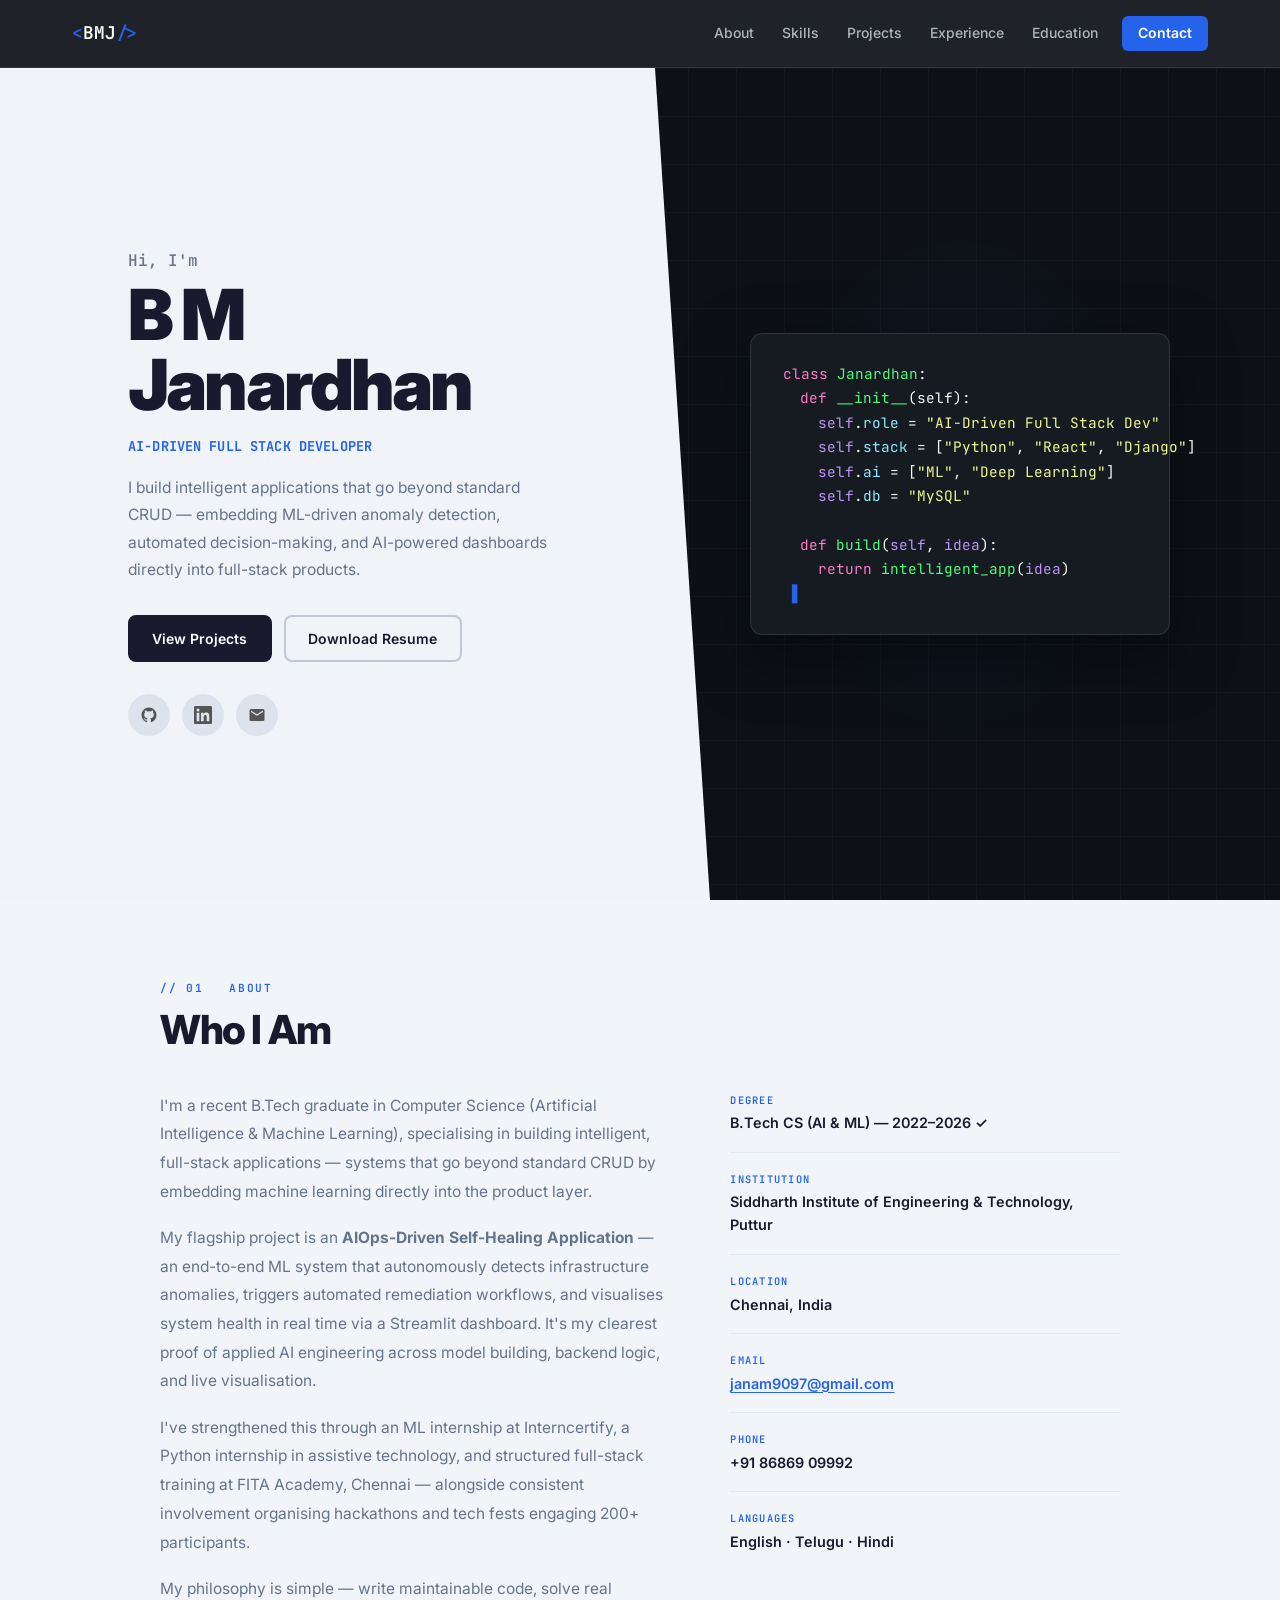
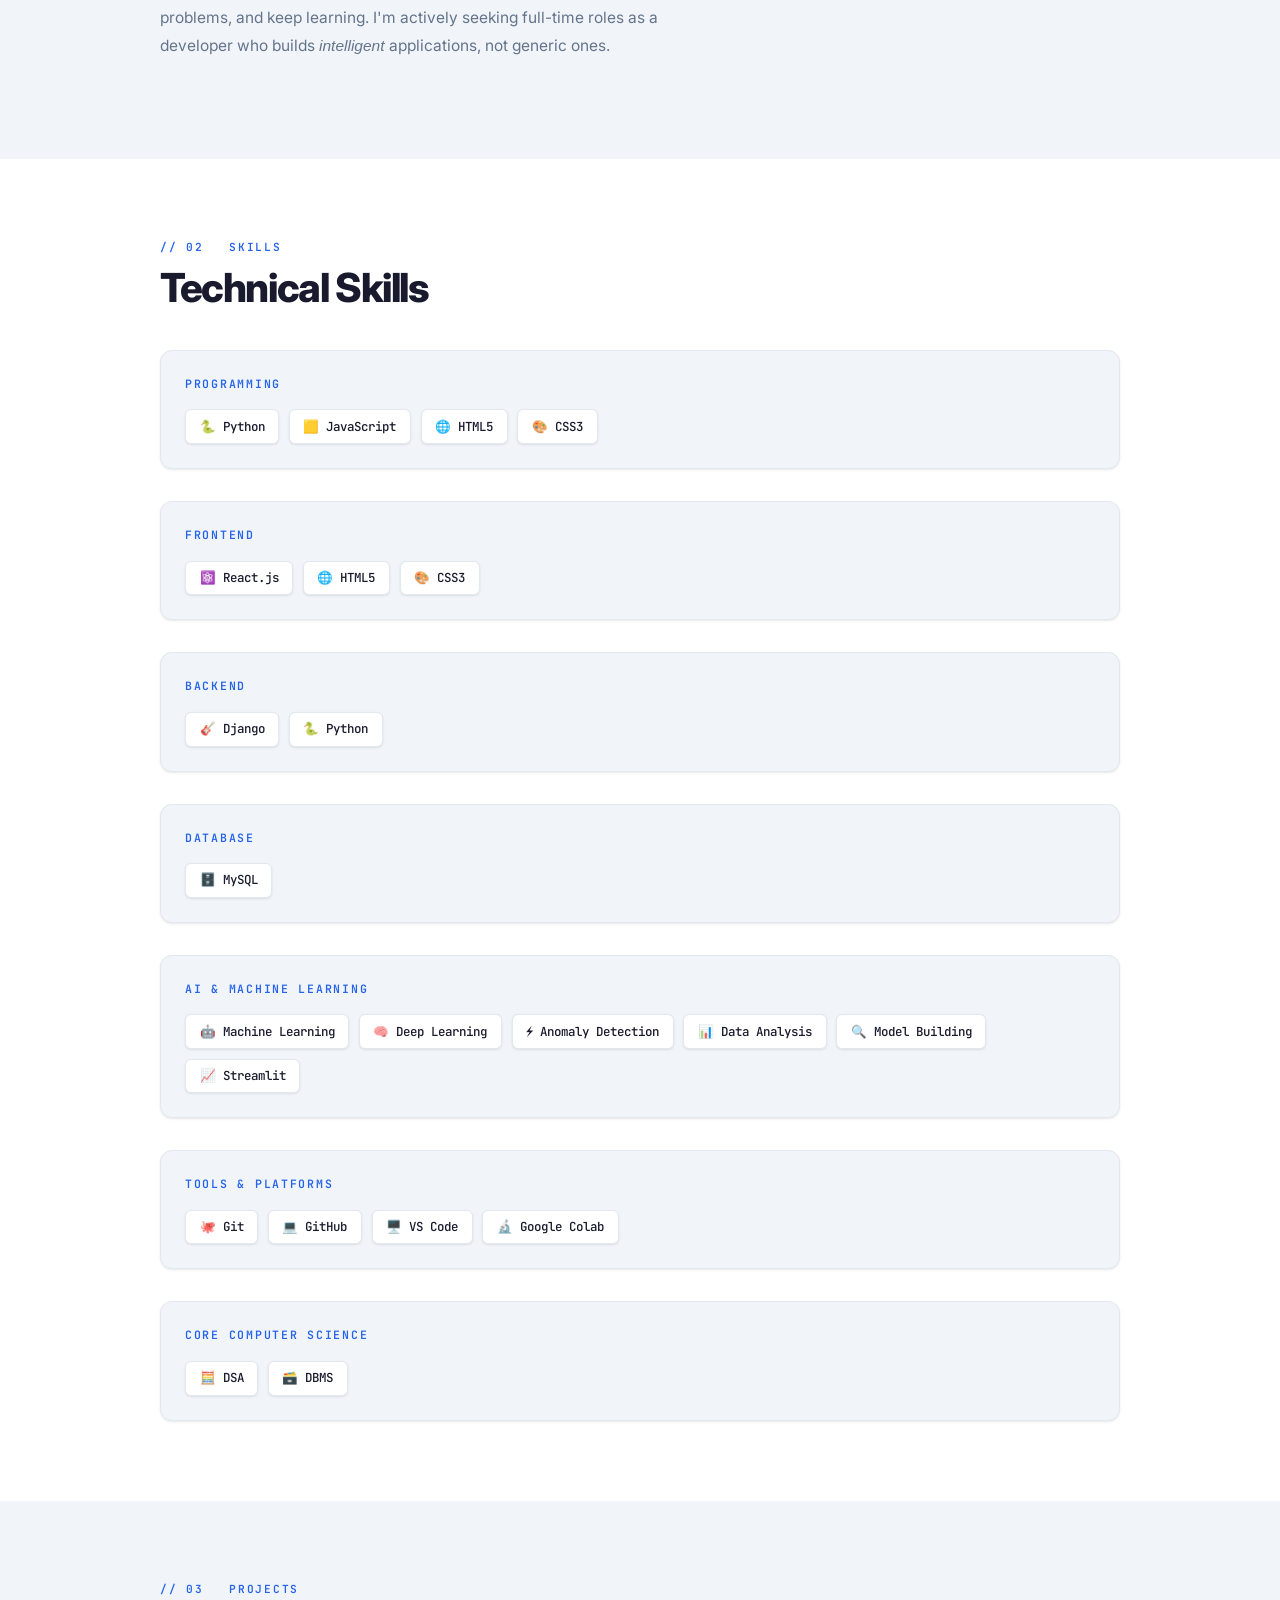
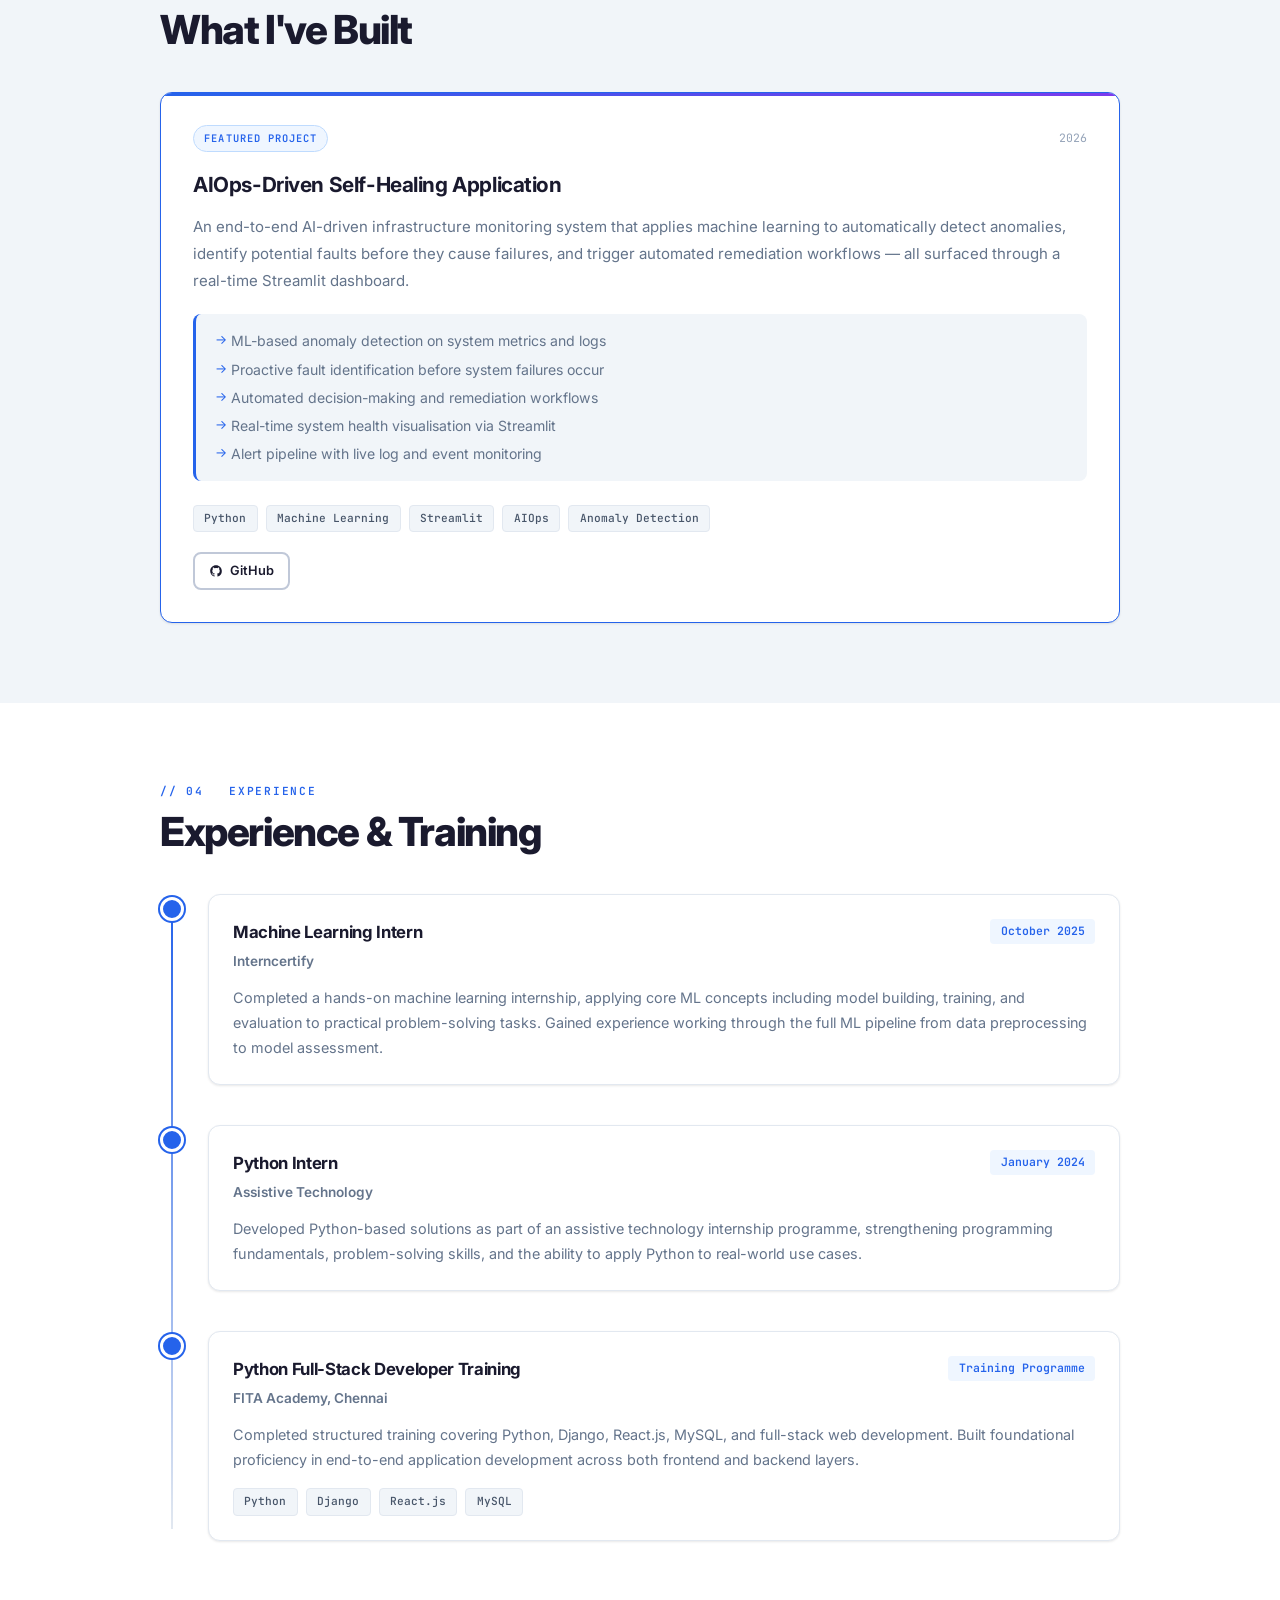
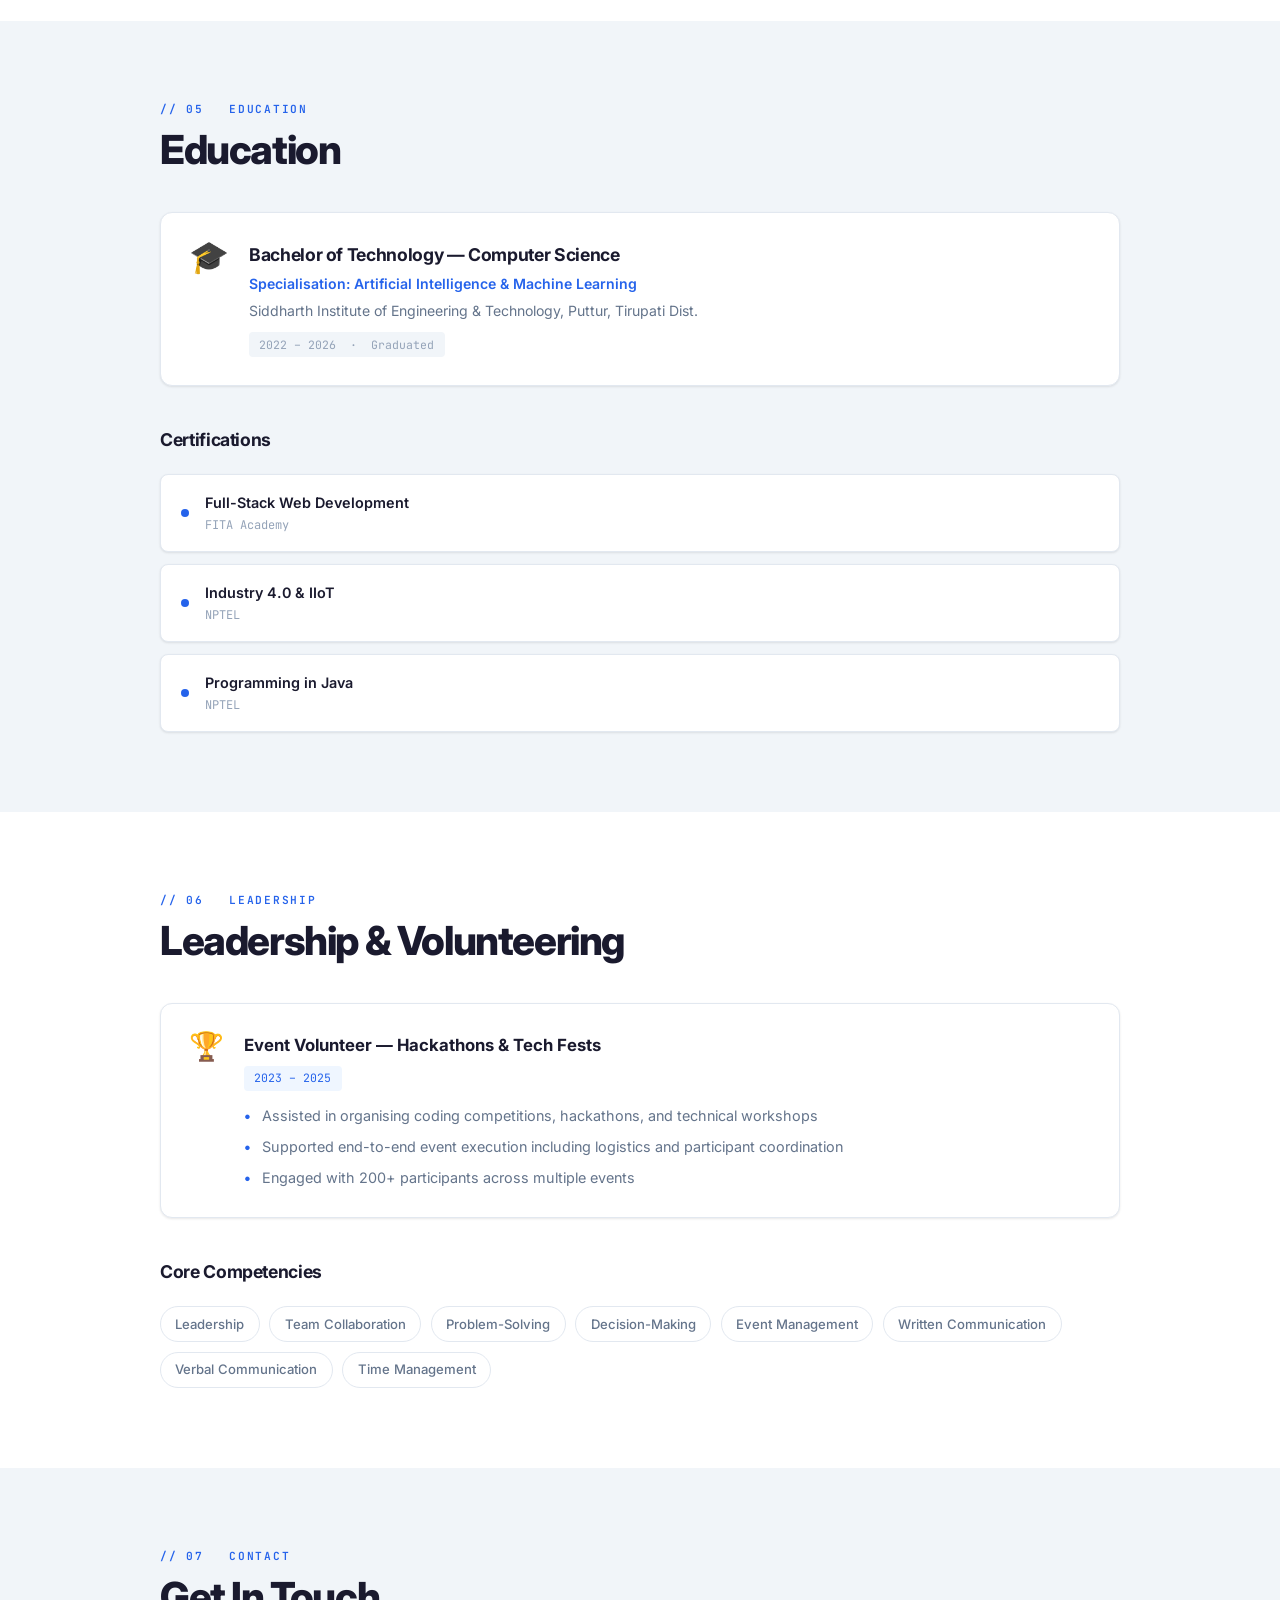
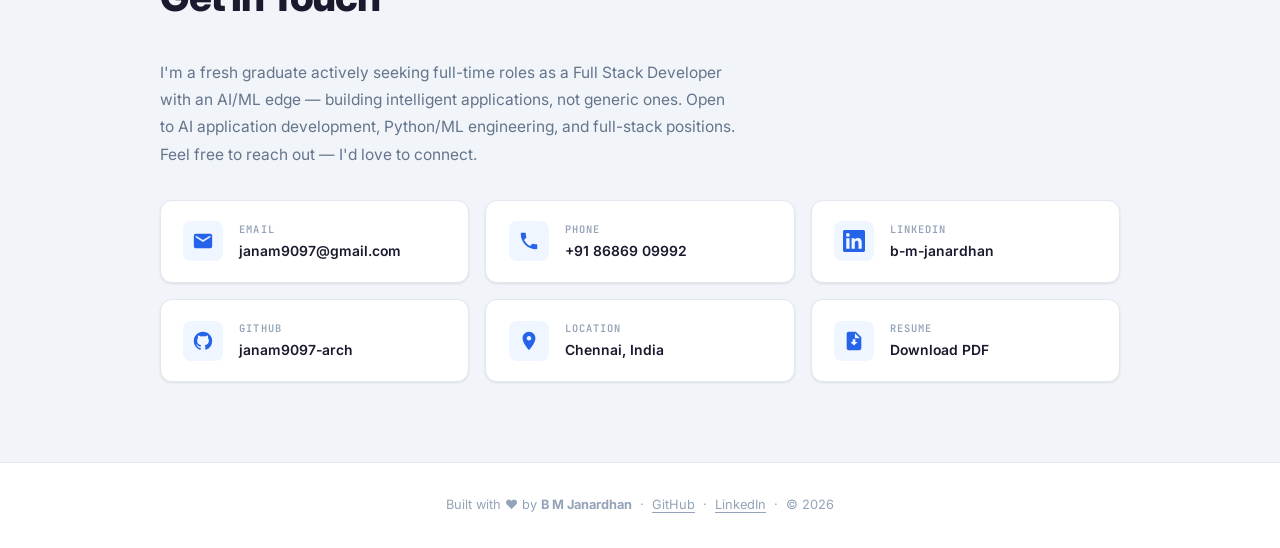
==== commit 80929960: "Update portfolio: refresh identity to recent graduate and AI-Driven Full Stack Developer" ====
--- a/portfolio/index.html
+++ b/portfolio/index.html
@@ -43,7 +43,7 @@
         <p class="hero-greeting">Hi, I'm</p>
         <h1 class="hero-name">B M<br/>Janardhan</h1>
         <p class="hero-role">AI-Driven Full Stack Developer</p>
-        <p class="hero-sub">I build intelligent, data-driven web applications by combining modern full-stack development with machine learning and AI.</p>
+        <p class="hero-sub">I build intelligent applications that go beyond standard CRUD — embedding ML-driven anomaly detection, automated decision-making, and AI-powered dashboards directly into full-stack products.</p>
         <div class="hero-ctas">
           <a href="#projects" class="btn btn-primary">View Projects</a>
           <a href="./resume.pdf" class="btn btn-outline" download aria-label="Download Resume PDF">Download Resume</a>
@@ -85,18 +85,19 @@
       <h2 class="section-title" id="about-heading">Who I Am</h2>
       <div class="about-grid">
         <div class="about-text">
-          <p>I'm a final-year Computer Science student specialising in Artificial Intelligence &amp; Machine Learning at Siddharth Institute of Engineering &amp; Technology. My focus is on building practical, full-stack applications that bring AI and machine learning into real products — not just research notebooks.</p>
-          <p>I enjoy the full development cycle: designing clean interfaces with React.js, building robust backends with Python and Django, connecting data layers with MySQL, and training or integrating ML models that make applications genuinely smarter.</p>
-          <p>My philosophy is simple — write maintainable code, solve real problems, and keep learning. I'm actively looking for opportunities where I can contribute as a Full Stack Developer with an AI/ML edge.</p>
+          <p>I'm a recent B.Tech graduate in Computer Science (Artificial Intelligence &amp; Machine Learning), specialising in building intelligent, full-stack applications — systems that go beyond standard CRUD by embedding machine learning directly into the product layer.</p>
+          <p>My flagship project is an <strong>AIOps-Driven Self-Healing Application</strong> — an end-to-end ML system that autonomously detects infrastructure anomalies, triggers automated remediation workflows, and visualises system health in real time via a Streamlit dashboard. It's my clearest proof of applied AI engineering across model building, backend logic, and live visualisation.</p>
+          <p>I've strengthened this through an ML internship at Interncertify, a Python internship in assistive technology, and structured full-stack training at FITA Academy, Chennai — alongside consistent involvement organising hackathons and tech fests engaging 200+ participants.</p>
+          <p>My philosophy is simple — write maintainable code, solve real problems, and keep learning. I'm actively seeking full-time roles as a developer who builds <em>intelligent</em> applications, not generic ones.</p>
         </div>
         <div class="about-meta">
           <div class="meta-item">
             <span class="meta-label">Degree</span>
-            <span class="meta-value">B.Tech CS (AI &amp; ML) — 2022–2026</span>
+            <span class="meta-value">B.Tech CS (AI &amp; ML) — 2022–2026 ✓</span>
           </div>
           <div class="meta-item">
             <span class="meta-label">Institution</span>
-            <span class="meta-value">Siddharth Institute of Engineering &amp; Technology</span>
+            <span class="meta-value">Siddharth Institute of Engineering &amp; Technology, Puttur</span>
           </div>
           <div class="meta-item">
             <span class="meta-label">Location</span>
@@ -298,8 +299,8 @@
         <div class="edu-body">
           <h3 class="edu-degree">Bachelor of Technology — Computer Science</h3>
           <p class="edu-spec">Specialisation: Artificial Intelligence &amp; Machine Learning</p>
-          <p class="edu-inst">Siddharth Institute of Engineering &amp; Technology</p>
-          <span class="edu-date">October 2022 – May 2026</span>
+          <p class="edu-inst">Siddharth Institute of Engineering &amp; Technology, Puttur, Tirupati Dist.</p>
+          <span class="edu-date">2022 – 2026 &nbsp;·&nbsp; Graduated</span>
         </div>
       </div>
 
@@ -369,7 +370,7 @@
     <div class="section-inner">
       <div class="section-label">// 07 &nbsp; Contact</div>
       <h2 class="section-title" id="contact-heading">Get In Touch</h2>
-      <p class="contact-intro">I'm open to full-stack developer roles, AI application development positions, and Python/ML engineering opportunities. Feel free to reach out — I'd love to connect.</p>
+      <p class="contact-intro">I'm a fresh graduate actively seeking full-time roles as a Full Stack Developer with an AI/ML edge — building intelligent applications, not generic ones. Open to AI application development, Python/ML engineering, and full-stack positions. Feel free to reach out — I'd love to connect.</p>
       <div class="contact-grid">
         <a class="contact-card" href="mailto:janam9097@gmail.com" aria-label="Email B M Janardhan">
           <div class="contact-icon" aria-hidden="true">
